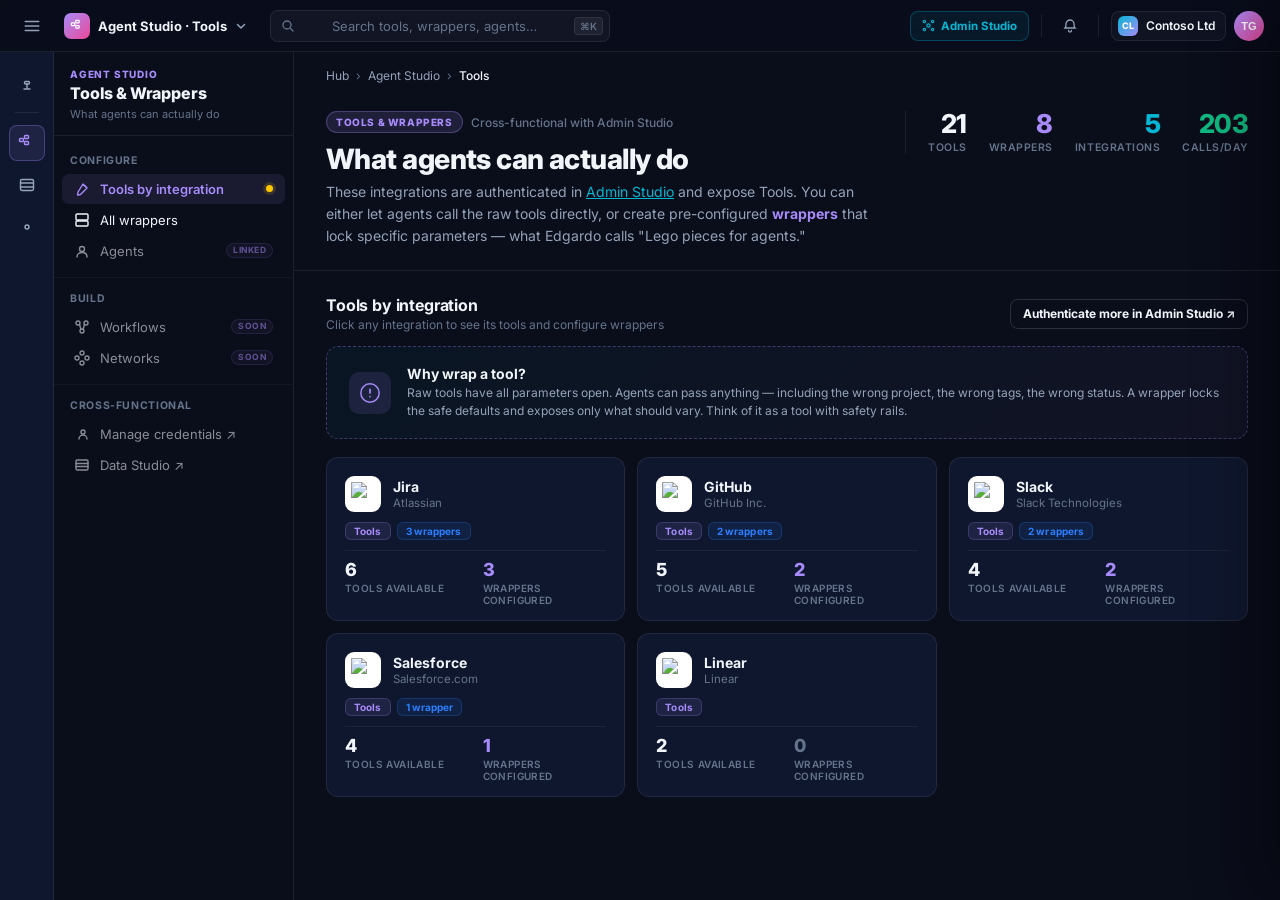
==== agent-tools.html @ 7d210c75 "feat(switcher): studio switcher dropdown in topbar Closes priority 1 recommendation from the design " ====
<!DOCTYPE html>
<html lang="en">
<head>
  <meta charset="UTF-8"/>
  <meta name="viewport" content="width=device-width,initial-scale=1"/>
  <title>AIMS-OS · Agent Studio · Tools</title>
  <link rel="preconnect" href="https://fonts.googleapis.com"/>
  <link rel="preconnect" href="https://fonts.gstatic.com" crossorigin/>
  <link href="https://fonts.googleapis.com/css2?family=Inter:wght@400;500;600;700;800;900&display=swap" rel="stylesheet"/>
<style>
:root{
  --bg:#0a0d1a; --bg2:#0f172e; --bg3:#0d1323;
  --t1:#F1F5F9; --t2:#94A3B8; --t3:#64748B;
  --line:rgba(255,255,255,0.08);
  --line-strong:rgba(255,255,255,0.14);
  --hover:rgba(255,255,255,0.04);
  --hover-strong:rgba(255,255,255,0.08);
  --purple:#A78BFA; --cyan:#06B6D4; --amber:#FDC700; --red:#EF4444; --green:#05DF72; --emerald:#10B981; --pink:#EC4899; --accent:#2B7FFF;
  --shell-topbar-bg:rgba(10,13,26,0.72);
  --r4:4px; --r8:8px; --r10:10px;
  --grad-app:linear-gradient(135deg,#A78BFA 0%,#EC4899 100%);
}

*{margin:0;padding:0;box-sizing:border-box}
html,body{height:100%; overflow:hidden}
body{font-family:'Inter',system-ui,sans-serif; background:var(--bg); color:var(--t1); font-size:14px}

/* ── TOPBAR ── */
.topbar{
  position:fixed; top:0; left:0; right:0; z-index:50;
  height:52px; padding:0 16px;
  display:flex; align-items:center; gap:14px;
  background:var(--shell-topbar-bg);
  backdrop-filter:blur(14px) saturate(160%); -webkit-backdrop-filter:blur(14px) saturate(160%);
  border-bottom:1px solid var(--line);
}
.tb-left{display:flex; align-items:center; gap:10px}
.tb-menu-btn{
  background:transparent; border:none; width:32px; height:32px;
  display:flex; align-items:center; justify-content:center;
  color:var(--t2); cursor:pointer; border-radius:8px;
}
.tb-menu-btn:hover{background:var(--hover); color:var(--t1)}
.tb-context{display:flex; align-items:center; gap:8px; background:transparent; border:none; cursor:pointer; color:var(--t1); font-family:inherit; height:34px; padding:0 9px 0 6px; border-radius:8px}
.tb-context:hover{background:var(--hover)}
.tb-context-logo{width:26px; height:26px; border-radius:7px; display:flex; align-items:center; justify-content:center; color:#fff; flex-shrink:0; background:var(--grad-app)}
.tb-context-name{font-size:13px; font-weight:700; color:var(--t1); white-space:nowrap}
.tb-context-chev{color:var(--t2)}
.tb-context-wrap{position:relative; display:inline-flex; align-items:center}

.tb-search-btn{
  flex:1; max-width:340px; height:32px;
  background:var(--hover); border:1px solid var(--line);
  border-radius:8px; padding:0 6px 0 10px;
  color:var(--t3); font-family:inherit; font-size:13px;
  cursor:pointer; display:flex; align-items:center; gap:8px;
}
.tb-search-btn:hover{background:var(--hover-strong); border-color:var(--line-strong)}
.tb-search-placeholder{flex:1; white-space:nowrap; overflow:hidden; text-overflow:ellipsis}
.tb-search-kbd{font-size:10px; font-weight:600; padding:2px 5px; border-radius:4px; background:rgba(255,255,255,0.06); color:var(--t3); border:1px solid var(--line)}

.tb-right{margin-left:auto; display:flex; align-items:center; gap:8px}
.icon-btn{width:32px; height:32px; border-radius:8px; background:transparent; border:none; color:var(--t2); cursor:pointer; display:flex; align-items:center; justify-content:center}
.icon-btn:hover{background:var(--hover); color:var(--t1)}
.tb-divider-v{width:1px; height:22px; background:var(--line); margin:0 4px}
.tb-ws-badge{display:inline-flex; align-items:center; gap:8px; padding:0 10px 0 6px; height:30px; background:rgba(255,255,255,0.03); border:1px solid var(--line); border-radius:8px; cursor:pointer; color:var(--t1); font-family:inherit}
.tb-ws-badge-logo{width:20px; height:20px; border-radius:6px; background:linear-gradient(135deg,#06B6D4,#A78BFA); color:#fff; font-size:9px; font-weight:800; display:flex; align-items:center; justify-content:center}
.tb-ws-badge-name{font-size:12px; font-weight:600}
.avatar-sm{width:30px; height:30px; border-radius:50%; background:linear-gradient(135deg,#A78BFA,#EC4899); color:#fff; font-size:11px; font-weight:800; border:none; cursor:pointer}

.tb-cross-link{
  display:inline-flex; align-items:center; gap:6px; height:30px; padding:0 11px;
  background:rgba(6,182,212,0.08); color:var(--cyan);
  border:1px solid rgba(6,182,212,0.28); border-radius:8px;
  text-decoration:none; font-size:11.5px; font-weight:700;
  transition:background .15s, border-color .15s;
}
.tb-cross-link:hover{background:rgba(6,182,212,0.14); border-color:rgba(6,182,212,0.45)}

/* ── APP LAYOUT ── */
.app{display:flex; height:100vh; padding-top:52px}
.sidebar{
  width:54px; flex-shrink:0;
  background:var(--bg2); border-right:1px solid var(--line);
  display:flex; flex-direction:column; align-items:center;
  padding:12px 0; gap:6px;
}
.sb-item{
  width:36px; height:36px; border-radius:8px;
  display:flex; align-items:center; justify-content:center;
  background:transparent; border:none; cursor:pointer;
  color:var(--t2); transition:background .15s, color .15s;
}
.sb-item:hover{background:var(--hover); color:var(--t1)}
.sb-item.active{background:rgba(167,139,250,0.10); color:var(--purple); box-shadow:inset 0 0 0 1px rgba(167,139,250,0.30)}
.sb-divider{width:24px; height:1px; background:var(--line); margin:6px 0}

.ssb{
  width:240px; flex-shrink:0;
  background:var(--bg); border-right:1px solid var(--line);
  display:flex; flex-direction:column;
  overflow-y:auto;
}
.ssb-h{padding:16px 16px 12px; border-bottom:1px solid var(--line)}
.ssb-h-eyebrow{font-size:10px; font-weight:800; color:var(--purple); letter-spacing:.08em; text-transform:uppercase; margin-bottom:3px}
.ssb-h-title{font-size:16px; font-weight:800; color:var(--t1); letter-spacing:-.01em}
.ssb-h-sub{font-size:11px; color:var(--t3); margin-top:3px; line-height:1.5}

.ssb-scroll{flex:1; overflow-y:auto; padding:8px 0}
.ssb-group{padding:6px 0}
.ssb-group + .ssb-group{margin-top:4px; padding-top:10px; border-top:1px solid rgba(255,255,255,0.04)}
.ssb-grp-label{display:block; padding:4px 16px 6px; font-size:10.5px; font-weight:700; color:var(--t3); text-transform:uppercase; letter-spacing:.06em}
.ssb-item{
  display:flex; align-items:center; gap:10px;
  padding:7px 12px; margin:1px 8px;
  background:transparent; border:none; cursor:pointer;
  color:var(--t1); font-family:inherit; font-size:13px;
  text-align:left; border-radius:7px;
  width:calc(100% - 16px);
  transition:background .12s, color .12s;
}
.ssb-item:hover{background:var(--hover)}
.ssb-item.active{background:rgba(167,139,250,0.10); color:var(--purple); font-weight:600}
.ssb-item-ico{width:16px; height:16px; flex-shrink:0; color:currentColor}
.ssb-item-label{flex:1; white-space:nowrap; overflow:hidden; text-overflow:ellipsis}
.ssb-item-badge{font-size:8.5px; font-weight:700; padding:2px 6px; border-radius:8px; text-transform:uppercase; letter-spacing:.05em; line-height:1; background:rgba(167,139,250,0.10); color:var(--purple); border:1px solid rgba(167,139,250,0.22)}
.ssb-item.disabled{opacity:.55; cursor:not-allowed}
.ssb-item-alert{width:7px; height:7px; border-radius:50%; background:var(--amber); box-shadow:0 0 0 3px rgba(253,199,0,0.15)}

/* ── CONTENT ── */
.content{flex:1; overflow-y:auto; padding-bottom:60px}

.breadcrumb{display:flex; align-items:center; gap:7px; padding:16px 32px 0; font-size:12px; color:var(--t2)}
.breadcrumb a{color:var(--t2); text-decoration:none}
.breadcrumb a:hover{color:var(--t1)}
.crumb-sep{color:var(--t3)}
.crumb-current{color:var(--t1); font-weight:500}

/* Hero */
.ag-hero{
  display:flex; gap:32px; align-items:flex-start; justify-content:space-between;
  padding:28px 32px 24px;
  border-bottom:1px solid var(--line);
}
.ag-hero-left{flex:1; min-width:0}
.ag-hero-eyebrow{display:inline-flex; align-items:center; gap:8px; margin-bottom:10px}
.ag-mode-tag{
  display:inline-flex; align-items:center; gap:5px; height:22px; padding:0 9px;
  background:rgba(167,139,250,0.14); color:var(--purple);
  border:1px solid rgba(167,139,250,0.30); border-radius:11px;
  font-size:10px; font-weight:800; text-transform:uppercase; letter-spacing:.06em;
}
.ag-hero-sub{font-size:12px; color:var(--t3); font-weight:500}
.ag-hero-title{font-size:28px; font-weight:800; color:var(--t1); margin-bottom:6px; letter-spacing:-.02em; line-height:1.15}
.ag-hero-desc{font-size:14px; color:var(--t2); line-height:1.55; max-width:560px}
.ag-hero-right{display:flex; gap:22px; flex-shrink:0; padding-left:22px; border-left:1px solid var(--line)}
.ag-kpi{text-align:right}
.ag-kpi-n{font-size:26px; font-weight:800; line-height:1; letter-spacing:-.02em}
.ag-kpi-l{font-size:10.5px; color:var(--t3); margin-top:4px; text-transform:uppercase; letter-spacing:.05em; font-weight:600}

/* Sections + grid */
.ag-section{padding:24px 32px 36px}
.ag-section-h{display:flex; align-items:center; justify-content:space-between; margin-bottom:14px}
.ag-section-title{font-size:16px; font-weight:700; color:var(--t1); letter-spacing:-.01em}
.ag-section-sub{font-size:12px; color:var(--t3); margin-top:2px}
.ag-grid{display:grid; grid-template-columns:repeat(auto-fill,minmax(280px,1fr)); gap:12px}

.ag-card{
  position:relative;
  background:var(--bg2); border:1px solid var(--line); border-radius:12px;
  padding:18px 18px 14px;
  cursor:pointer; transition:border-color .15s, background .15s;
  display:flex; flex-direction:column; gap:10px;
}
.ag-card:hover{border-color:var(--line-strong); background:var(--hover)}
.ag-card-row{display:flex; align-items:center; gap:12px}
.ag-card-logo{
  width:36px; height:36px; border-radius:9px;
  display:flex; align-items:center; justify-content:center; flex-shrink:0;
  font-size:13px; font-weight:800; color:#fff;
}
.ag-card-name{font-size:14px; font-weight:700; color:var(--t1)}
.ag-card-vendor{font-size:11.5px; color:var(--t3); margin-top:1px}
.ag-card-meta{display:flex; gap:6px; flex-wrap:wrap; font-size:11px; color:var(--t3)}
.ag-card-meta .dot{color:var(--line-strong)}
.ag-card-stats{
  display:flex; gap:14px; padding-top:10px; border-top:1px solid rgba(255,255,255,0.05);
}
.ag-card-stat{flex:1}
.ag-card-stat-n{font-size:18px; font-weight:800; color:var(--t1); line-height:1; letter-spacing:-.01em}
.ag-card-stat-l{font-size:10px; color:var(--t3); margin-top:3px; text-transform:uppercase; letter-spacing:.04em; font-weight:600}

/* Buttons */
.btn{
  display:inline-flex; align-items:center; gap:6px; height:34px; padding:0 14px;
  font-family:inherit; font-size:13px; font-weight:700;
  border-radius:8px; cursor:pointer; border:1px solid transparent;
  transition:transform .12s, background .15s;
  text-decoration:none;
}
.btn:hover{transform:translateY(-1px)}
.btn-primary{background:var(--purple); color:#0d0517; border-color:var(--purple)}
.btn-primary:hover{background:#9171f8}
.btn-ghost{background:transparent; color:var(--t1); border-color:var(--line-strong)}
.btn-ghost:hover{background:var(--hover)}
.btn-sm{height:30px; padding:0 12px; font-size:12px}

/* Empty banner */
.ag-empty-banner{
  display:flex; align-items:center; gap:16px;
  padding:18px 22px; margin-bottom:18px;
  background:linear-gradient(135deg, rgba(6,182,212,0.05) 0%, rgba(167,139,250,0.05) 100%);
  border:1px dashed rgba(167,139,250,0.32); border-radius:12px;
}
.ag-empty-ic{width:42px; height:42px; border-radius:10px; background:rgba(167,139,250,0.12); color:var(--purple); display:flex; align-items:center; justify-content:center; flex-shrink:0}
.ag-empty-text{flex:1}
.ag-empty-t{font-size:14px; font-weight:700; color:var(--t1); margin-bottom:2px}
.ag-empty-d{font-size:12px; color:var(--t2); line-height:1.5}

/* ── DETAIL ── */
.tl-head{
  display:flex; align-items:center; gap:18px;
  padding:28px 32px 22px; border-bottom:1px solid var(--line);
}
.tl-head-logo{
  width:64px; height:64px; border-radius:14px;
  display:flex; align-items:center; justify-content:center; flex-shrink:0;
  background:#fff; padding:10px;
}
.tl-head-logo img{width:100%; height:100%; object-fit:contain}
.tl-head-text{flex:1; min-width:0}
.tl-head-name{font-size:22px; font-weight:800; color:var(--t1); letter-spacing:-.01em; display:flex; align-items:center; gap:10px; flex-wrap:wrap}
.tl-head-vendor{font-size:13px; color:var(--t3); margin-top:3px}
.tl-head-meta{display:flex; flex-wrap:wrap; gap:6px 12px; margin-top:10px; font-size:12px; color:var(--t2)}
.tl-head-meta strong{color:var(--t1); font-weight:600}
.tl-head-actions{display:flex; gap:8px; flex-shrink:0}

.tl-tabs{display:flex; gap:2px; padding:0 32px; border-bottom:1px solid var(--line); background:var(--bg); position:sticky; top:0; z-index:5}
.tl-tab{
  padding:14px 16px; background:transparent; border:none; cursor:pointer;
  color:var(--t2); font-family:inherit; font-size:13px; font-weight:600;
  border-bottom:2px solid transparent; transition:color .12s, border-color .12s;
}
.tl-tab:hover{color:var(--t1)}
.tl-tab.active{color:var(--t1); border-bottom-color:var(--purple)}

.tl-body{padding:24px 32px 40px}

/* Widget pattern (matches settings.html) */
.ov-widget{background:var(--bg2); border:1px solid var(--line); border-radius:12px; margin-bottom:14px; overflow:hidden}
.ov-widget:last-child{margin-bottom:0}
.ov-widget-h{display:flex; align-items:center; justify-content:space-between; gap:12px; padding:14px 18px 10px}
.ov-widget-title{font-size:14px; font-weight:700; color:var(--t1); margin:0; display:inline-flex; align-items:center; gap:10px}
.ov-widget-meta{font-size:11px; color:var(--t3); font-weight:500}
.ov-widget-actions{display:inline-flex; gap:6px; align-items:center}
.ov-widget-body{padding:0 18px 18px; font-size:13px; color:var(--t2); line-height:1.6}

/* Tool row */
.tool-row{
  display:grid; grid-template-columns:1fr auto auto; gap:14px;
  align-items:center;
  padding:12px 14px;
  background:var(--bg3); border-radius:8px;
  margin-bottom:6px;
}
.tool-row-text{min-width:0}
.tool-row-name{font-family:'SF Mono',Menlo,monospace; font-size:12px; color:var(--t1); font-weight:600}
.tool-row-desc{font-size:11.5px; color:var(--t2); margin-top:3px; line-height:1.4}
.tool-row-meta{font-size:11px; color:var(--t3); font-weight:500}
.tool-row-action{display:flex; gap:6px}
.tool-row-action button{
  font-size:11px; font-weight:700; padding:5px 10px;
  background:var(--hover); border:1px solid var(--line); border-radius:6px;
  color:var(--t1); cursor:pointer; font-family:inherit;
}
.tool-row-action button:hover{background:var(--hover-strong); border-color:var(--line-strong)}
.tool-row-action button.primary{background:var(--purple); color:#0d0517; border-color:var(--purple)}
.tool-row-action button.primary:hover{background:#9171f8}

/* Wrapper card */
.wrap-card{
  background:var(--bg3); border:1px solid var(--line); border-radius:10px;
  padding:14px 16px; margin-bottom:10px;
  position:relative;
}
.wrap-card-h{
  display:flex; align-items:flex-start; justify-content:space-between; gap:12px;
  margin-bottom:10px;
}
.wrap-name{font-size:13px; font-weight:700; color:var(--t1); display:inline-flex; align-items:center; gap:8px}
.wrap-name-base{
  font-family:'SF Mono',Menlo,monospace; font-size:10px;
  padding:2px 7px; border-radius:6px;
  background:rgba(167,139,250,0.10); color:var(--purple);
  border:1px solid rgba(167,139,250,0.22); font-weight:600;
}
.wrap-desc{font-size:11.5px; color:var(--t2); margin-top:3px; line-height:1.5}
.wrap-actions{display:flex; gap:6px; flex-shrink:0}
.wrap-config{
  display:grid; grid-template-columns:120px 1fr; gap:6px 12px;
  font-size:11.5px; color:var(--t2);
  padding:10px 12px; background:rgba(255,255,255,0.02); border-radius:6px;
  margin-bottom:8px;
}
.wrap-config-k{color:var(--t3); font-weight:600}
.wrap-config-v{color:var(--t1); font-family:'SF Mono',Menlo,monospace; font-size:11px}
.wrap-stats{display:flex; gap:14px; font-size:11px; color:var(--t3)}
.wrap-stats strong{color:var(--t1); font-weight:700}

/* Tag chips */
.cap-tag{
  display:inline-flex; align-items:center; gap:5px;
  font-size:10px; font-weight:700; padding:3px 8px; border-radius:6px;
  letter-spacing:.01em; line-height:1;
}
.cap-tag-tools{background:rgba(167,139,250,0.10); color:var(--purple); border:1px solid rgba(167,139,250,0.22)}
.cap-tag-mcp{background:rgba(43,127,255,0.10); color:var(--accent); border:1px solid rgba(43,127,255,0.22)}

/* Placeholder */
.ag-placeholder{
  margin:24px 32px;
  padding:48px 32px; text-align:center;
  background:var(--bg2); border:1px dashed var(--line); border-radius:14px;
}
.ag-placeholder-ic{width:56px; height:56px; border-radius:14px; background:rgba(167,139,250,0.12); color:var(--purple); display:inline-flex; align-items:center; justify-content:center; margin-bottom:16px}
.ag-placeholder-t{font-size:18px; font-weight:800; color:var(--t1); margin-bottom:6px; letter-spacing:-.01em}
.ag-placeholder-d{font-size:13px; color:var(--t2); line-height:1.55; max-width:520px; margin:0 auto 18px}
.ag-placeholder-meta{display:inline-flex; align-items:center; gap:5px; padding:4px 10px; border-radius:20px; background:rgba(167,139,250,0.10); color:var(--purple); border:1px solid rgba(167,139,250,0.22); font-size:10.5px; font-weight:700; text-transform:uppercase; letter-spacing:.05em}

/* ── Wrapper creator drawer ── */
.drawer-overlay{
  position:fixed; inset:0; z-index:80;
  background:rgba(0,0,0,0.55); opacity:0; pointer-events:none;
  transition:opacity .15s;
}
.drawer-overlay.open{opacity:1; pointer-events:auto}
.drawer{
  position:fixed; top:0; right:0; bottom:0; z-index:90;
  width:520px; max-width:96vw;
  background:var(--bg2); border-left:1px solid var(--line);
  transform:translateX(100%); transition:transform .2s ease-out;
  display:flex; flex-direction:column;
  box-shadow:-20px 0 60px rgba(0,0,0,0.4);
}
.drawer.open{transform:translateX(0)}
.drawer-head{
  display:flex; align-items:center; gap:10px;
  padding:18px 22px; border-bottom:1px solid var(--line);
}
.drawer-title{flex:1; font-size:15px; font-weight:700; color:var(--t1)}
.drawer-close{
  width:30px; height:30px; border-radius:7px;
  background:transparent; border:none; color:var(--t2); cursor:pointer;
  display:flex; align-items:center; justify-content:center; font-size:20px;
}
.drawer-close:hover{background:var(--hover); color:var(--t1)}
.drawer-body{flex:1; overflow-y:auto; padding:20px 22px}
.drawer-foot{
  display:flex; align-items:center; justify-content:flex-end; gap:8px;
  padding:14px 22px; border-top:1px solid var(--line);
  background:rgba(255,255,255,0.02);
}

.field-group{margin-bottom:14px}
.field-label{font-size:11px; font-weight:700; color:var(--t3); text-transform:uppercase; letter-spacing:.05em; margin-bottom:6px; display:block}
.input{
  width:100%; padding:8px 12px;
  background:var(--hover); border:1px solid var(--line); border-radius:7px;
  color:var(--t1); font-family:inherit; font-size:13px; outline:none;
  transition:border-color .15s, background .15s;
}
.input:focus{border-color:var(--purple); background:var(--hover-strong)}
textarea.input{resize:vertical; min-height:64px; line-height:1.5}

.param-row{
  display:grid; grid-template-columns:120px 1fr auto; gap:10px; align-items:center;
  padding:9px 0; border-bottom:1px solid var(--line);
}
.param-row:last-child{border-bottom:none}
.param-name{font-family:'SF Mono',Menlo,monospace; font-size:11.5px; color:var(--t1); font-weight:600}
.param-type{font-size:10px; color:var(--t3); margin-top:2px}
.param-state{
  display:flex; gap:4px;
}
.param-state-btn{
  font-size:10px; font-weight:700; padding:4px 8px; border-radius:5px;
  background:transparent; border:1px solid var(--line); color:var(--t2);
  cursor:pointer; font-family:inherit;
}
.param-state-btn.active{background:rgba(167,139,250,0.14); color:var(--purple); border-color:rgba(167,139,250,0.36)}
.param-state-btn.active.expose{background:rgba(6,182,212,0.14); color:var(--cyan); border-color:rgba(6,182,212,0.36)}


/* ──────────────────────────────────────────────────────────
   STUDIO SWITCHER DROPDOWN (P1 from design critique)
   Click the topbar studio name to switch surfaces.
   ────────────────────────────────────────────────────────── */
.studio-switcher{
  position:absolute; top:calc(100% + 8px); left:0; z-index:60;
  min-width:340px; max-width:380px;
  background:var(--bg2); border:1px solid var(--line);
  border-radius:12px;
  box-shadow:0 18px 48px rgba(0,0,0,0.45), 0 0 0 1px rgba(255,255,255,0.02);
  padding:6px;
  opacity:0; transform:translateY(-4px) scale(.98);
  pointer-events:none;
  transition:opacity .15s ease, transform .15s ease;
}
.studio-switcher.open{opacity:1; transform:translateY(0) scale(1); pointer-events:auto}
.studio-switcher-h{
  padding:10px 12px 8px;
  font-size:10.5px; font-weight:800; color:var(--t3);
  text-transform:uppercase; letter-spacing:.08em;
}
.studio-switcher-item{
  display:flex; align-items:center; gap:11px;
  padding:9px 10px; border-radius:8px;
  text-decoration:none; color:var(--t1);
  transition:background .12s;
}
.studio-switcher-item:hover{background:var(--hover)}
.studio-switcher-item.active{background:var(--hover-strong)}
.studio-switcher-ico{
  width:30px; height:30px; border-radius:7px; flex-shrink:0;
  display:flex; align-items:center; justify-content:center;
}
.studio-switcher-text{flex:1; min-width:0}
.studio-switcher-name{font-size:13px; font-weight:700; color:var(--t1); line-height:1.3}
.studio-switcher-desc{font-size:11px; color:var(--t3); margin-top:2px; line-height:1.4}
.studio-switcher-current{
  font-size:9.5px; font-weight:800; padding:2px 7px; border-radius:8px;
  background:rgba(6,182,212,0.10); color:var(--cyan);
  border:1px solid rgba(6,182,212,0.22);
  text-transform:uppercase; letter-spacing:.05em; line-height:1;
  flex-shrink:0;
}
.studio-switcher-arrow{color:var(--t3); font-size:14px; flex-shrink:0; padding-right:4px}
.studio-switcher-foot{
  padding:8px 12px 6px; margin-top:4px;
  font-size:10.5px; color:var(--t3); line-height:1.4;
  border-top:1px solid var(--line);
}

/* Toast */
.toast-container{position:fixed; bottom:24px; right:24px; z-index:200; display:flex; flex-direction:column; gap:8px}
.toast{padding:10px 14px; background:var(--bg2); border:1px solid var(--line-strong); border-radius:8px; font-size:13px; color:var(--t1); box-shadow:0 8px 24px rgba(0,0,0,0.3); animation:slidein .2s ease-out}
@keyframes slidein{from{transform:translateX(10px);opacity:0}to{transform:translateX(0);opacity:1}}

@media (max-width:780px){
  .tl-head{flex-direction:column; align-items:flex-start; gap:12px}
  .ag-hero{flex-direction:column}
  .ag-hero-right{padding-left:0; border-left:none}
  .drawer{width:96vw}
}
</style>
</head>
<body>

<!-- Topbar -->
<header class="topbar">
  <div class="tb-left">
    <button class="tb-menu-btn"><svg width="18" height="18" viewBox="0 0 24 24" fill="none"><path d="M3 6h18M3 12h18M3 18h18" stroke="currentColor" stroke-width="2" stroke-linecap="round"/></svg></button>
    <div class="tb-context-wrap">
      <button class="tb-context" onclick="event.stopPropagation();toggleStudioSwitcher()" aria-haspopup="menu" aria-expanded="false" id="tbContextBtn">
      <div class="tb-context-logo">
        <svg width="14" height="14" viewBox="0 0 16 16" fill="none"><rect x="1.5" y="4.5" width="4" height="3" rx=".8" stroke="#fff" stroke-width="1.4"/><rect x="6.5" y="1.5" width="4" height="3" rx=".8" stroke="#fff" stroke-width="1.4"/><rect x="6.5" y="7.5" width="4" height="3" rx=".8" stroke="#fff" stroke-width="1.4"/></svg>
      </div>
      <span class="tb-context-name">Agent Studio · Tools</span>
      <svg class="tb-context-chev" width="12" height="12" viewBox="0 0 12 12" fill="none"><path d="M2.5 4.5L6 8l3.5-3.5" stroke="currentColor" stroke-width="1.5" stroke-linecap="round" stroke-linejoin="round"/></svg>
    </button>
      <div class="studio-switcher" id="studioSwitcher" role="menu" aria-hidden="true">
        <div class="studio-switcher-h">Switch surface</div>
        <a href="settings.html" class="studio-switcher-item" data-surface="admin">
          <div class="studio-switcher-ico" style="background:rgba(6,182,212,0.10);color:#06B6D4;border:1px solid rgba(6,182,212,0.22)">
            <svg width="14" height="14" viewBox="0 0 16 16" fill="none" stroke="currentColor" stroke-width="1.4" stroke-linecap="round" stroke-linejoin="round"><circle cx="8" cy="8" r="2"/><circle cx="3" cy="3" r="1.3"/><circle cx="13" cy="3" r="1.3"/><circle cx="3" cy="13" r="1.3"/><circle cx="13" cy="13" r="1.3"/><path d="M4.1 4.1l2.5 2.5M11.9 4.1L9.4 6.6M4.1 11.9l2.5-2.5M11.9 11.9L9.4 9.4"/></svg>
          </div>
          <div class="studio-switcher-text">
            <div class="studio-switcher-name">Admin Studio · Integrations</div>
            <div class="studio-switcher-desc">Authenticate and govern credentials</div>
          </div>
          <span class="studio-switcher-arrow">↗</span>
        </a>
        <a href="data-studio.html" class="studio-switcher-item" data-surface="data">
          <div class="studio-switcher-ico" style="background:rgba(16,185,129,0.10);color:#10B981;border:1px solid rgba(16,185,129,0.22)">
            <svg width="14" height="14" viewBox="0 0 16 16" fill="none" stroke="currentColor" stroke-width="1.4" stroke-linecap="round" stroke-linejoin="round"><rect x="2" y="3" width="12" height="10" rx="1.2"/><path d="M2 6.5h12M2 9.5h12M5.5 3v10M10.5 3v10"/></svg>
          </div>
          <div class="studio-switcher-text">
            <div class="studio-switcher-name">Data Studio</div>
            <div class="studio-switcher-desc">Map data flow into AIMS tables</div>
          </div>
          <span class="studio-switcher-arrow">↗</span>
        </a>
        <a href="agent-tools.html" class="studio-switcher-item active" data-surface="agent">
          <div class="studio-switcher-ico" style="background:rgba(167,139,250,0.10);color:#A78BFA;border:1px solid rgba(167,139,250,0.22)">
            <svg width="14" height="14" viewBox="0 0 16 16" fill="none" stroke="currentColor" stroke-width="1.4" stroke-linecap="round" stroke-linejoin="round"><rect x="1.5" y="4.5" width="4" height="3" rx=".8"/><rect x="6.5" y="1.5" width="4" height="3" rx=".8"/><rect x="6.5" y="7.5" width="4" height="3" rx=".8"/><path d="M5.5 6h1M5.5 3H6a.5.5 0 01.5.5v1"/></svg>
          </div>
          <div class="studio-switcher-text">
            <div class="studio-switcher-name">Agent Studio · Tools</div>
            <div class="studio-switcher-desc">Configure tools and wrappers for agents</div>
          </div>
          <span class="studio-switcher-current">Current</span>
        </a>
        <div class="studio-switcher-foot">Cross-functional — same workspace, three views</div>
      </div>
    </div>
  </div>

  <button class="tb-search-btn" onclick="toast('Search · ⌘K')">
    <svg width="14" height="14" viewBox="0 0 14 14" fill="none"><circle cx="6" cy="6" r="4" stroke="currentColor" stroke-width="1.3"/><path d="M9.5 9.5L12 12" stroke="currentColor" stroke-width="1.3" stroke-linecap="round"/></svg>
    <span class="tb-search-placeholder">Search tools, wrappers, agents…</span>
    <span class="tb-search-kbd">⌘K</span>
  </button>

  <div class="tb-right">
    <a class="tb-cross-link" href="settings.html" title="Open Admin Studio">
      <svg width="13" height="13" viewBox="0 0 16 16" fill="none"><circle cx="8" cy="8" r="2" stroke="currentColor" stroke-width="1.4"/><circle cx="3" cy="3" r="1.4" stroke="currentColor" stroke-width="1.4"/><circle cx="13" cy="3" r="1.4" stroke="currentColor" stroke-width="1.4"/><circle cx="3" cy="13" r="1.4" stroke="currentColor" stroke-width="1.4"/><circle cx="13" cy="13" r="1.4" stroke="currentColor" stroke-width="1.4"/></svg>
      Admin Studio
    </a>
    <span class="tb-divider-v"></span>
    <button class="icon-btn" onclick="toast('Notifications')"><svg width="16" height="16" viewBox="0 0 16 16" fill="none"><path d="M8 2a4 4 0 014 4c0 3 1 4 1 4H3s1-1 1-4a4 4 0 014-4zM6.5 12.5a1.5 1.5 0 003 0" stroke="currentColor" stroke-width="1.3" stroke-linecap="round"/></svg></button>
    <span class="tb-divider-v"></span>
    <button class="tb-ws-badge" onclick="toast('Workspace switcher')">
      <span class="tb-ws-badge-logo">CL</span>
      <span class="tb-ws-badge-name">Contoso Ltd</span>
    </button>
    <button class="avatar-sm">TG</button>
  </div>
</header>

<div class="app">

  <nav class="sidebar">
    <button class="sb-item" onclick="toast('Control Tower')"><svg viewBox="0 0 18 18" width="18" height="18" fill="none" stroke="currentColor" stroke-width="1.4" stroke-linecap="round"><path d="M9 16v-5M6 16h6"/><rect x="6.5" y="8.5" width="5" height="2.5" rx="1"/></svg></button>
    <div class="sb-divider"></div>
    <button class="sb-item active" title="Agent Studio"><svg viewBox="0 0 18 18" width="18" height="18" fill="none" stroke="currentColor" stroke-width="1.4" stroke-linecap="round"><rect x="1.5" y="4.5" width="4" height="3" rx=".8"/><rect x="6.5" y="1.5" width="4" height="3" rx=".8"/><rect x="6.5" y="7.5" width="4" height="3" rx=".8"/></svg></button>
    <button class="sb-item" title="Data Studio" onclick="window.location.href='data-studio.html'"><svg viewBox="0 0 18 18" width="18" height="18" fill="none" stroke="currentColor" stroke-width="1.4" stroke-linecap="round"><rect x="2.5" y="3.5" width="13" height="11" rx="1.4"/><path d="M2.5 7h13M2.5 11h13"/></svg></button>
    <button class="sb-item" title="Admin Studio" onclick="window.location.href='settings.html'"><svg viewBox="0 0 18 18" width="18" height="18" fill="none" stroke="currentColor" stroke-width="1.4" stroke-linecap="round"><circle cx="9" cy="9" r="2"/></svg></button>
  </nav>

  <aside class="ssb">
    <div class="ssb-h">
      <div class="ssb-h-eyebrow">Agent Studio</div>
      <div class="ssb-h-title">Tools & Wrappers</div>
      <div class="ssb-h-sub">What agents can actually do</div>
    </div>

    <div class="ssb-scroll">
      <div class="ssb-group">
        <span class="ssb-grp-label">Configure</span>
        <button class="ssb-item" data-route="tools" onclick="navigate('tools')">
          <span class="ssb-item-ico"><svg viewBox="0 0 16 16" fill="none" stroke="currentColor" stroke-width="1.4" stroke-linecap="round" stroke-linejoin="round"><path d="M9 3l4 4-6.5 6.5-3 .5.5-3L9 3z"/><path d="M11 5l1.5 1.5"/></svg></span>
          <span class="ssb-item-label">Tools by integration</span>
          <span class="ssb-item-alert" title="3 wrappers pending review"></span>
        </button>
        <button class="ssb-item" data-route="wrappers" onclick="navigate('wrappers')">
          <span class="ssb-item-ico"><svg viewBox="0 0 16 16" fill="none" stroke="currentColor" stroke-width="1.4" stroke-linejoin="round"><rect x="2" y="2" width="12" height="6" rx="1"/><rect x="2" y="9" width="12" height="5" rx="1"/></svg></span>
          <span class="ssb-item-label">All wrappers</span>
        </button>
        <button class="ssb-item disabled" data-route="agents" onclick="toast('Agents · open Agentic Studio')">
          <span class="ssb-item-ico"><svg viewBox="0 0 16 16" fill="none" stroke="currentColor" stroke-width="1.4" stroke-linecap="round"><circle cx="8" cy="6" r="2.5"/><path d="M3 14c0-2.8 2.2-4.5 5-4.5s5 1.7 5 4.5"/></svg></span>
          <span class="ssb-item-label">Agents</span>
          <span class="ssb-item-badge">Linked</span>
        </button>
      </div>

      <div class="ssb-group">
        <span class="ssb-grp-label">Build</span>
        <button class="ssb-item disabled" data-route="workflows" onclick="toast('Workflows · in Agentic Studio')">
          <span class="ssb-item-ico"><svg viewBox="0 0 16 16" fill="none" stroke="currentColor" stroke-width="1.4" stroke-linecap="round" stroke-linejoin="round"><circle cx="4" cy="4" r="2"/><circle cx="12" cy="4" r="2"/><circle cx="8" cy="12" r="2"/><path d="M5.5 5.5l1.5 5M10.5 5.5l-1.5 5"/></svg></span>
          <span class="ssb-item-label">Workflows</span>
          <span class="ssb-item-badge">Soon</span>
        </button>
        <button class="ssb-item disabled" data-route="networks" onclick="toast('Networks · in Agentic Studio')">
          <span class="ssb-item-ico"><svg viewBox="0 0 16 16" fill="none" stroke="currentColor" stroke-width="1.4" stroke-linecap="round" stroke-linejoin="round"><circle cx="3" cy="8" r="2"/><circle cx="13" cy="8" r="2"/><circle cx="8" cy="3" r="2"/><circle cx="8" cy="13" r="2"/></svg></span>
          <span class="ssb-item-label">Networks</span>
          <span class="ssb-item-badge">Soon</span>
        </button>
      </div>

      <div class="ssb-group">
        <span class="ssb-grp-label">Cross-functional</span>
        <button class="ssb-item disabled" onclick="window.location.href='settings.html'">
          <span class="ssb-item-ico"><svg viewBox="0 0 16 16" fill="none" stroke="currentColor" stroke-width="1.4" stroke-linecap="round"><circle cx="9" cy="6" r="2"/><path d="M5 13c0-2.2 1.8-4 4-4s4 1.8 4 4"/></svg></span>
          <span class="ssb-item-label">Manage credentials ↗</span>
        </button>
        <button class="ssb-item disabled" onclick="window.location.href='data-studio.html'">
          <span class="ssb-item-ico"><svg viewBox="0 0 16 16" fill="none" stroke="currentColor" stroke-width="1.4" stroke-linecap="round" stroke-linejoin="round"><rect x="2" y="3" width="12" height="10" rx="1.2"/><path d="M2 6.5h12M2 9.5h12"/></svg></span>
          <span class="ssb-item-label">Data Studio ↗</span>
        </button>
      </div>
    </div>
  </aside>

  <main class="content" id="content"></main>
</div>

<div class="drawer-overlay" id="drawerOverlay" onclick="closeDrawer()"></div>
<aside class="drawer" id="drawer"></aside>

<div class="toast-container" id="toasts"></div>

<script>
function $(id){return document.getElementById(id)}
function escapeHtml(s){return (s||'').replace(/[&<>"']/g, c=>({'&':'&amp;','<':'&lt;','>':'&gt;','"':'&quot;',"'":'&#39;'}[c]))}
function toast(msg){
  const t = document.createElement('div');
  t.className = 'toast'; t.textContent = msg;
  $('toasts').appendChild(t);
  setTimeout(()=> t.remove(), 2400);
}

/* ====================== MOCK DATA ====================== */

// Integrations authenticated in Admin Studio AND exposing Tools (no Data Sync only).
// Subset of what settings.html shows. Each has tools[] + wrappers[].
const AG_INTEGRATIONS = {
  jira: {
    slug:'jira', name:'Jira', vendor:'Atlassian', color:'#0052CC', logo:'jira',
    activatedAt:'6 weeks ago', activatedBy:'Thomas González',
    tools: [
      { name:'create_issue',   desc:'Create a new issue in a project', params:8, scope:'project, type, summary, description, labels, priority, assignee, reporter' },
      { name:'update_status',  desc:'Transition an issue to a new status', params:3, scope:'issueKey, status, comment' },
      { name:'add_comment',    desc:'Post a comment on an issue', params:2, scope:'issueKey, body' },
      { name:'link_issues',    desc:'Create a link between two issues', params:3, scope:'sourceKey, targetKey, linkType' },
      { name:'search_issues',  desc:'JQL search returning matching issues', params:2, scope:'jql, limit' },
      { name:'get_issue',      desc:'Fetch one issue by key', params:1, scope:'issueKey' }
    ],
    wrappers: [
      { id:'w-prone',  name:'Create Prone Ticket', baseTool:'create_issue',
        desc:'Pre-configured for the Project Renaissance team — defaults to PRONE project, story type, prone tag.',
        preconfigured:{ project:'PRONE', issueType:'Story', labels:'prone', priority:'Medium' },
        exposed:['summary','description'],
        createdBy:'Edgardo Sierra', createdAt:'2 weeks ago', callsPerDay:23, usedBy:14 },
      { id:'w-bug',    name:'File Engineering Bug', baseTool:'create_issue',
        desc:'For the Engineering team. Locked to BUG project, Bug type, and engineering label. The agent only fills summary, repro steps and severity.',
        preconfigured:{ project:'BUG', issueType:'Bug', labels:'engineering' },
        exposed:['summary','description','priority'],
        createdBy:'Sebastian Blandon', createdAt:'1 week ago', callsPerDay:12, usedBy:8 },
      { id:'w-resolve', name:'Resolve Customer Ticket', baseTool:'update_status',
        desc:'Locked to "Done" transition with a required comment template. Used by the CS agent network.',
        preconfigured:{ status:'Done', comment:'Resolved by Agent · [auto-generated context]' },
        exposed:['issueKey'],
        createdBy:'Diana Pérez', createdAt:'4 days ago', callsPerDay:31, usedBy:5 }
    ]
  },
  github: {
    slug:'github', name:'GitHub', vendor:'GitHub Inc.', color:'#181717', logo:'github-icon',
    activatedAt:'4 months ago', activatedBy:'Thomas González',
    tools: [
      { name:'create_issue',    desc:'Create an issue in a repo', params:5, scope:'repo, title, body, labels, assignees' },
      { name:'create_pr',       desc:'Open a pull request', params:6, scope:'repo, base, head, title, body, draft' },
      { name:'merge_pr',        desc:'Merge a PR with a merge method', params:3, scope:'repo, prNumber, method' },
      { name:'request_review',  desc:'Add reviewers to a PR', params:3, scope:'repo, prNumber, reviewers' },
      { name:'search_code',     desc:'Search code across repos', params:2, scope:'query, limit' }
    ],
    wrappers: [
      { id:'w-pr-platform', name:'Open Platform PR', baseTool:'create_pr',
        desc:'Defaults base=main, requires the description template, auto-assigns platform reviewers.',
        preconfigured:{ repo:'aims-os/platform', base:'main', body:'Auto-generated PR by Agent — see linked issue.', draft:'false' },
        exposed:['title','head'],
        createdBy:'Thomas González', createdAt:'3 weeks ago', callsPerDay:18, usedBy:9 },
      { id:'w-bug-issue', name:'File GitHub Bug', baseTool:'create_issue',
        desc:'Locked to aims-os/platform repo with bug label.',
        preconfigured:{ repo:'aims-os/platform', labels:'bug,from-agent' },
        exposed:['title','body','assignees'],
        createdBy:'Sebastian Blandon', createdAt:'2 weeks ago', callsPerDay:7, usedBy:6 }
    ]
  },
  slack: {
    slug:'slack', name:'Slack', vendor:'Slack Technologies', color:'#4A154B', logo:'slack-icon',
    activatedAt:'3 days ago', activatedBy:'María González',
    tools: [
      { name:'send_message',          desc:'Post a message to a channel or DM', params:5, scope:'channel, text, blocks, threadTs, mentions' },
      { name:'react_to_message',      desc:'Add an emoji reaction to a message', params:3, scope:'channel, ts, emoji' },
      { name:'create_channel',        desc:'Create a new channel', params:3, scope:'name, isPrivate, members' },
      { name:'read_channel_history',  desc:'Fetch recent messages', params:3, scope:'channel, limit, since' }
    ],
    wrappers: [
      { id:'w-sales-alert', name:'Sales Hot Lead Alert', baseTool:'send_message',
        desc:'Posts to #sales-hot-leads with the standard hot-lead block template.',
        preconfigured:{ channel:'#sales-hot-leads', blocks:'hot_lead_template_v3' },
        exposed:['text','mentions'],
        createdBy:'Carlos Tovar', createdAt:'1 week ago', callsPerDay:47, usedBy:11 },
      { id:'w-incident', name:'Page Incident Channel', baseTool:'send_message',
        desc:'Routes to #ai-incidents and pings @oncall. Used by the Sentinel agent.',
        preconfigured:{ channel:'#ai-incidents', mentions:'@oncall' },
        exposed:['text'],
        createdBy:'Edgardo Sierra', createdAt:'5 days ago', callsPerDay:3, usedBy:2 }
    ]
  },
  salesforce: {
    slug:'salesforce', name:'Salesforce', vendor:'Salesforce.com', color:'#00A1E0', logo:'salesforce',
    activatedAt:'2 months ago', activatedBy:'María González',
    tools: [
      { name:'get_opportunity',    desc:'Fetch one opportunity by id', params:1, scope:'id' },
      { name:'update_opportunity', desc:'Patch fields on an opportunity', params:2, scope:'id, fields' },
      { name:'create_lead',        desc:'Create a new lead record', params:4, scope:'firstName, lastName, email, company' },
      { name:'search_accounts',    desc:'SOQL search returning accounts', params:2, scope:'soql, limit' }
    ],
    wrappers: [
      { id:'w-lead-from-form', name:'Lead from Web Form', baseTool:'create_lead',
        desc:'Defaults source=Website and routes to the inbound queue.',
        preconfigured:{ leadSource:'Website', ownerId:'00G_INBOUND_QUEUE' },
        exposed:['firstName','lastName','email','company'],
        createdBy:'Thomas González', createdAt:'1 month ago', callsPerDay:62, usedBy:18 }
    ]
  },
  linear: {
    slug:'linear', name:'Linear', vendor:'Linear', color:'#5E6AD2', logo:'linear-icon',
    activatedAt:'1 week ago', activatedBy:'Thomas González',
    tools: [
      { name:'create_issue', desc:'Create an issue', params:6, scope:'team, title, description, priority, labels, assignee' },
      { name:'update_issue', desc:'Patch fields on an issue', params:2, scope:'id, fields' }
    ],
    wrappers: []
  }
};

/* ====================== ROUTING ====================== */

let tlTab = 'tools'; // tools | wrappers | overview

function parseRoute() {
  const h = location.hash.replace(/^#\/?/, '');
  return h ? h.split('/') : [];
}

function navigate(routeOrFull) {
  if (routeOrFull && routeOrFull.startsWith('#')) { location.hash = routeOrFull.replace(/^#/, ''); return; }
  location.hash = '/' + routeOrFull;
}

function paintSsbActive() {
  const parts = parseRoute();
  const route = parts[0] || 'tools';
  document.querySelectorAll('.ssb-item').forEach(b => b.classList.remove('active'));
  const ssbMap = { tools:'tools', wrappers:'wrappers' };
  const key = ssbMap[route] || 'tools';
  const el = document.querySelector(`.ssb-item[data-route="${key}"]`);
  if (el) el.classList.add('active');
}

function render() {
  const parts = parseRoute();
  paintSsbActive();
  $('content').scrollTop = 0;

  if (!parts[0] || parts[0] === 'tools') {
    if (parts[1]) return renderToolDetail(parts[1]);
    return renderToolsList();
  }
  if (parts[0] === 'wrappers') return renderAllWrappers();
  renderToolsList();
}

/* ====================== TOOLS LIST ====================== */

function renderToolsList() {
  const list = Object.values(AG_INTEGRATIONS);
  const totalTools = list.reduce((s, i) => s + i.tools.length, 0);
  const totalWrappers = list.reduce((s, i) => s + i.wrappers.length, 0);
  const totalCalls = list.reduce((s, i) => s + i.wrappers.reduce((ss, w) => ss + w.callsPerDay, 0), 0);

  $('content').innerHTML = `
    <div class="breadcrumb">
      <a href="index.html">Hub</a><span class="crumb-sep">›</span>
      <a href="#/tools">Agent Studio</a><span class="crumb-sep">›</span>
      <span class="crumb-current">Tools</span>
    </div>

    <section class="ag-hero">
      <div class="ag-hero-left">
        <div class="ag-hero-eyebrow">
          <span class="ag-mode-tag">Tools & Wrappers</span>
          <span class="ag-hero-sub">Cross-functional with Admin Studio</span>
        </div>
        <h1 class="ag-hero-title">What agents can actually do</h1>
        <p class="ag-hero-desc">These integrations are authenticated in <a href="settings.html" style="color:var(--cyan)">Admin Studio</a> and expose Tools. You can either let agents call the raw tools directly, or create pre-configured <strong style="color:var(--purple)">wrappers</strong> that lock specific parameters — what Edgardo calls "Lego pieces for agents."</p>
      </div>
      <div class="ag-hero-right">
        <div class="ag-kpi"><div class="ag-kpi-n" style="color:var(--t1)">${totalTools}</div><div class="ag-kpi-l">Tools</div></div>
        <div class="ag-kpi"><div class="ag-kpi-n" style="color:var(--purple)">${totalWrappers}</div><div class="ag-kpi-l">Wrappers</div></div>
        <div class="ag-kpi"><div class="ag-kpi-n" style="color:var(--cyan)">${list.length}</div><div class="ag-kpi-l">Integrations</div></div>
        <div class="ag-kpi"><div class="ag-kpi-n" style="color:var(--emerald)">${totalCalls.toLocaleString()}</div><div class="ag-kpi-l">Calls/day</div></div>
      </div>
    </section>

    <div class="ag-section">
      <div class="ag-section-h">
        <div>
          <div class="ag-section-title">Tools by integration</div>
          <div class="ag-section-sub">Click any integration to see its tools and configure wrappers</div>
        </div>
        <a class="btn btn-ghost btn-sm" href="settings.html#/integrations">Authenticate more in Admin Studio ↗</a>
      </div>

      <div class="ag-empty-banner">
        <div class="ag-empty-ic"><svg width="22" height="22" viewBox="0 0 24 24" fill="none"><circle cx="12" cy="12" r="10" stroke="currentColor" stroke-width="1.6"/><path d="M12 8v4M12 16h.01" stroke="currentColor" stroke-width="1.8" stroke-linecap="round"/></svg></div>
        <div class="ag-empty-text">
          <div class="ag-empty-t">Why wrap a tool?</div>
          <div class="ag-empty-d">Raw tools have all parameters open. Agents can pass anything — including the wrong project, the wrong tags, the wrong status. A wrapper locks the safe defaults and exposes only what should vary. Think of it as a tool with safety rails.</div>
        </div>
      </div>

      <div class="ag-grid">
        ${list.map(i => `
          <div class="ag-card" onclick="navigate('tools/${i.slug}')">
            <div class="ag-card-row">
              ${agLogo(i)}
              <div>
                <div class="ag-card-name">${escapeHtml(i.name)}</div>
                <div class="ag-card-vendor">${escapeHtml(i.vendor)}</div>
              </div>
            </div>
            <div class="ag-card-meta">
              <span class="cap-tag cap-tag-tools">Tools</span>
              ${i.wrappers.length > 0 ? `<span class="cap-tag cap-tag-mcp">${i.wrappers.length} wrapper${i.wrappers.length===1?'':'s'}</span>` : ''}
            </div>
            <div class="ag-card-stats">
              <div class="ag-card-stat"><div class="ag-card-stat-n">${i.tools.length}</div><div class="ag-card-stat-l">Tools available</div></div>
              <div class="ag-card-stat"><div class="ag-card-stat-n" style="color:${i.wrappers.length>0?'var(--purple)':'var(--t3)'}">${i.wrappers.length}</div><div class="ag-card-stat-l">Wrappers configured</div></div>
            </div>
          </div>
        `).join('')}
      </div>
    </div>
  `;
}

function agLogo(c) {
  if (c.logo) {
    return `<div class="ag-card-logo" style="background:#fff; padding:6px"><img src="https://api.iconify.design/logos:${c.logo}.svg" alt="${escapeHtml(c.name)}" style="width:100%; height:100%; object-fit:contain" loading="lazy"/></div>`;
  }
  const initials = c.name.split(/[\s-]/).filter(Boolean).slice(0,2).map(w=>w[0]).join('').toUpperCase();
  return `<div class="ag-card-logo" style="background:${c.color}">${initials}</div>`;
}

function agLogoBig(c) {
  if (c.logo) {
    return `<div class="tl-head-logo"><img src="https://api.iconify.design/logos:${c.logo}.svg" alt="${escapeHtml(c.name)}"/></div>`;
  }
  const initials = c.name.split(/[\s-]/).filter(Boolean).slice(0,2).map(w=>w[0]).join('').toUpperCase();
  return `<div class="tl-head-logo" style="background:${c.color};color:#fff;font-size:24px;font-weight:900">${initials}</div>`;
}

/* ====================== TOOL DETAIL ====================== */

function renderToolDetail(slug) {
  const c = AG_INTEGRATIONS[slug];
  if (!c) { $('content').innerHTML = `<div class="ag-placeholder"><div class="ag-placeholder-t">Not found</div></div>`; return; }

  $('content').innerHTML = `
    <div class="breadcrumb">
      <a href="index.html">Hub</a><span class="crumb-sep">›</span>
      <a href="#/tools">Agent Studio</a><span class="crumb-sep">›</span>
      <a href="#/tools">Tools</a><span class="crumb-sep">›</span>
      <span class="crumb-current">${escapeHtml(c.name)}</span>
    </div>

    <header class="tl-head">
      ${agLogoBig(c)}
      <div class="tl-head-text">
        <div class="tl-head-name">
          ${escapeHtml(c.name)}
          <span class="cap-tag cap-tag-tools">Tools</span>
        </div>
        <div class="tl-head-vendor">${escapeHtml(c.vendor)}</div>
        <div class="tl-head-meta">
          <span><strong>${c.tools.length}</strong> tools available</span>
          <span style="color:var(--t3)">·</span>
          <span><strong>${c.wrappers.length}</strong> wrapper${c.wrappers.length===1?'':'s'} configured</span>
          <span style="color:var(--t3)">·</span>
          <span>Authenticated by ${escapeHtml(c.activatedBy)} · ${escapeHtml(c.activatedAt)}</span>
        </div>
      </div>
      <div class="tl-head-actions">
        <a class="btn btn-ghost btn-sm" href="settings.html#/integrations/${c.slug}">Manage in Admin Studio ↗</a>
        <button class="btn btn-primary btn-sm" onclick="openWrapperCreator('${c.slug}')">+ Create wrapper</button>
      </div>
    </header>

    <nav class="tl-tabs">
      <button class="tl-tab ${tlTab==='tools'?'active':''}" onclick="setTlTab('tools')">Tools available <span style="color:var(--t3);font-weight:500;margin-left:4px">${c.tools.length}</span></button>
      <button class="tl-tab ${tlTab==='wrappers'?'active':''}" onclick="setTlTab('wrappers')">Wrappers <span style="color:var(--t3);font-weight:500;margin-left:4px">${c.wrappers.length}</span></button>
      <button class="tl-tab ${tlTab==='overview'?'active':''}" onclick="setTlTab('overview')">Overview</button>
    </nav>

    <div class="tl-body">
      ${tlTab === 'tools'    ? renderToolsTab(c)    : ''}
      ${tlTab === 'wrappers' ? renderWrappersTab(c) : ''}
      ${tlTab === 'overview' ? renderOverviewTab(c) : ''}
    </div>
  `;
}

function setTlTab(t) {
  tlTab = t;
  const parts = parseRoute();
  if (parts[1]) renderToolDetail(parts[1]);
}

function renderToolsTab(c) {
  return `
    <section class="ov-widget">
      <header class="ov-widget-h">
        <h3 class="ov-widget-title">Raw tools from ${escapeHtml(c.name)}</h3>
        <span class="ov-widget-meta">All parameters open to the agent</span>
      </header>
      <div class="ov-widget-body">
        <p style="font-size:12.5px; color:var(--t2); margin:0 0 12px; line-height:1.55">An agent can call any of these directly. If you want to constrain how the agent uses one (e.g., always send to a specific channel, always use a specific Jira project), create a <strong style="color:var(--purple)">wrapper</strong> for it.</p>
        ${c.tools.map(t => `
          <div class="tool-row">
            <div class="tool-row-text">
              <div class="tool-row-name">${escapeHtml(t.name)}</div>
              <div class="tool-row-desc">${escapeHtml(t.desc)}</div>
              <div style="font-size:10.5px; color:var(--t3); margin-top:4px; font-family:'SF Mono',Menlo,monospace">${escapeHtml(t.scope)}</div>
            </div>
            <div class="tool-row-meta">${t.params} params</div>
            <div class="tool-row-action">
              <button onclick="event.stopPropagation();toast('${escapeHtml(t.name)} preview · stub')">Preview</button>
              <button class="primary" onclick="event.stopPropagation();openWrapperCreator('${c.slug}','${t.name}')">+ Wrap</button>
            </div>
          </div>
        `).join('')}
      </div>
    </section>
  `;
}

function renderWrappersTab(c) {
  if (c.wrappers.length === 0) {
    return `
      <section class="ov-widget">
        <header class="ov-widget-h">
          <h3 class="ov-widget-title">No wrappers yet for ${escapeHtml(c.name)}</h3>
        </header>
        <div class="ov-widget-body" style="text-align:center; padding:32px 18px">
          <p style="font-size:13px; color:var(--t2); line-height:1.6; max-width:480px; margin:0 auto 16px">Wrappers let you lock parameters and expose only what should vary. The agent gets a focused, named action instead of the raw tool.</p>
          <button class="btn btn-primary btn-sm" onclick="openWrapperCreator('${c.slug}')">+ Create your first wrapper</button>
        </div>
      </section>
    `;
  }

  return `
    <section class="ov-widget">
      <header class="ov-widget-h">
        <h3 class="ov-widget-title">Pre-configured wrappers</h3>
        <div class="ov-widget-actions">
          <span class="ov-widget-meta">Each wraps a raw tool with locked parameters</span>
        </div>
      </header>
      <div class="ov-widget-body">
        ${c.wrappers.map(w => `
          <div class="wrap-card">
            <div class="wrap-card-h">
              <div>
                <div class="wrap-name">
                  ${escapeHtml(w.name)}
                  <span class="wrap-name-base">wraps ${escapeHtml(w.baseTool)}</span>
                </div>
                <div class="wrap-desc">${escapeHtml(w.desc)}</div>
              </div>
              <div class="wrap-actions">
                <button class="btn btn-ghost btn-sm" onclick="toast('Edit wrapper ${escapeHtml(w.name)} · stub')">Edit</button>
              </div>
            </div>
            <div class="wrap-config">
              ${Object.entries(w.preconfigured).map(([k,v]) => `
                <div class="wrap-config-k">${escapeHtml(k)} (locked)</div>
                <div class="wrap-config-v">${escapeHtml(String(v))}</div>
              `).join('')}
              <div class="wrap-config-k" style="color:var(--cyan)">Agent fills</div>
              <div class="wrap-config-v" style="color:var(--cyan)">${w.exposed.join(', ')}</div>
            </div>
            <div class="wrap-stats">
              <span><strong>${w.callsPerDay}</strong> calls/day</span>
              <span style="color:var(--line-strong)">·</span>
              <span><strong>${w.usedBy}</strong> agents</span>
              <span style="color:var(--line-strong)">·</span>
              <span>Created by ${escapeHtml(w.createdBy)} · ${escapeHtml(w.createdAt)}</span>
            </div>
          </div>
        `).join('')}
      </div>
    </section>
  `;
}

function renderOverviewTab(c) {
  return `
    <section class="ov-widget">
      <header class="ov-widget-h">
        <h3 class="ov-widget-title">About this integration in Agent Studio</h3>
        <span class="ov-widget-meta">Tools only · authenticated in Admin Studio</span>
      </header>
      <div class="ov-widget-body">
        <p><strong style="color:var(--t1)">${escapeHtml(c.name)}</strong> exposes ${c.tools.length} tools to agents in your workspace. Tools and MCP are managed here; credentials and instance lifecycle are managed in <a href="settings.html#/integrations/${c.slug}" style="color:var(--cyan)">Admin Studio</a>. Data Sync events from ${escapeHtml(c.name)} flow into <a href="data-studio.html" style="color:var(--cyan)">Data Studio</a> separately.</p>
      </div>
    </section>

    <section class="ov-widget">
      <header class="ov-widget-h">
        <h3 class="ov-widget-title">Top wrappers by usage</h3>
      </header>
      <div class="ov-widget-body" style="padding:0 18px 14px">
        ${c.wrappers.length === 0 ? `<p style="font-size:12px; color:var(--t3); padding:14px 0">No wrappers created yet for ${escapeHtml(c.name)}.</p>` :
          c.wrappers.sort((a,b)=>b.callsPerDay-a.callsPerDay).slice(0,3).map(w => `
            <div style="display:flex; align-items:center; gap:14px; padding:10px 0; border-bottom:1px solid var(--line)">
              <div style="flex:1">
                <div style="font-size:12.5px; font-weight:600; color:var(--t1)">${escapeHtml(w.name)}</div>
                <div style="font-size:11px; color:var(--t3); font-family:'SF Mono',Menlo,monospace; margin-top:2px">wraps ${escapeHtml(w.baseTool)}</div>
              </div>
              <div style="font-size:11px; color:var(--t2); text-align:right"><strong style="color:var(--t1)">${w.callsPerDay}</strong> calls/day<br><span style="color:var(--t3)">${w.usedBy} agents</span></div>
            </div>
          `).join('')}
      </div>
    </section>
  `;
}

/* ====================== ALL WRAPPERS LIST ====================== */

function renderAllWrappers() {
  // Flatten wrappers across all integrations
  const allWrappers = [];
  Object.values(AG_INTEGRATIONS).forEach(c => {
    c.wrappers.forEach(w => allWrappers.push({ ...w, integration: c }));
  });
  allWrappers.sort((a,b) => b.callsPerDay - a.callsPerDay);

  $('content').innerHTML = `
    <div class="breadcrumb">
      <a href="index.html">Hub</a><span class="crumb-sep">›</span>
      <a href="#/tools">Agent Studio</a><span class="crumb-sep">›</span>
      <span class="crumb-current">All wrappers</span>
    </div>

    <section class="ag-hero">
      <div class="ag-hero-left">
        <div class="ag-hero-eyebrow">
          <span class="ag-mode-tag">All wrappers</span>
        </div>
        <h1 class="ag-hero-title">${allWrappers.length} pre-configured wrapper${allWrappers.length===1?'':'s'}</h1>
        <p class="ag-hero-desc">Sorted by daily usage. Each wrapper locks specific parameters of a raw tool — what the agent gets is a focused, named action instead of an open-ended API call.</p>
      </div>
    </section>

    <div class="ag-section">
      ${allWrappers.map(w => `
        <div class="wrap-card" style="cursor:pointer" onclick="navigate('tools/${w.integration.slug}')">
          <div class="wrap-card-h">
            <div style="display:flex; align-items:center; gap:12px; flex:1">
              ${agLogo(w.integration)}
              <div>
                <div class="wrap-name">
                  ${escapeHtml(w.name)}
                  <span class="wrap-name-base">${escapeHtml(w.integration.name)} · wraps ${escapeHtml(w.baseTool)}</span>
                </div>
                <div class="wrap-desc">${escapeHtml(w.desc)}</div>
              </div>
            </div>
            <div class="wrap-stats">
              <span><strong>${w.callsPerDay}</strong> calls/day</span>
              <span style="color:var(--line-strong)">·</span>
              <span><strong>${w.usedBy}</strong> agents</span>
            </div>
          </div>
        </div>
      `).join('')}
    </div>
  `;
}

/* ====================== WRAPPER CREATOR DRAWER ====================== */

let drawerState = null;

function openWrapperCreator(slug, presetTool) {
  const c = AG_INTEGRATIONS[slug];
  if (!c) return;
  const baseTool = presetTool ? c.tools.find(t => t.name === presetTool) : c.tools[0];
  drawerState = {
    integration: c,
    baseTool: baseTool.name,
    name: '',
    desc: '',
    params: baseTool.scope.split(', ').map(p => ({ name: p, state: 'expose' })) // expose | lock
  };
  paintDrawer();
  $('drawerOverlay').classList.add('open');
  $('drawer').classList.add('open');
}

function closeDrawer() {
  $('drawerOverlay').classList.remove('open');
  $('drawer').classList.remove('open');
  drawerState = null;
}

function selectBaseTool(toolName) {
  const tool = drawerState.integration.tools.find(t => t.name === toolName);
  if (!tool) return;
  drawerState.baseTool = toolName;
  drawerState.params = tool.scope.split(', ').map(p => ({ name: p, state: 'expose' }));
  paintDrawer();
}

function toggleParamState(idx, state) {
  drawerState.params[idx].state = state;
  paintDrawer();
}

function saveWrapper() {
  if (!drawerState.name.trim()) { toast('Give your wrapper a name'); return; }
  const c = drawerState.integration;
  c.wrappers.push({
    id: 'w-' + Date.now(),
    name: drawerState.name,
    baseTool: drawerState.baseTool,
    desc: drawerState.desc || 'No description',
    preconfigured: Object.fromEntries(drawerState.params.filter(p => p.state === 'lock').map(p => [p.name, '(value)'])),
    exposed: drawerState.params.filter(p => p.state === 'expose').map(p => p.name),
    createdBy: 'Thomas González', createdAt: 'just now',
    callsPerDay: 0, usedBy: 0
  });
  toast(drawerState.name + ' created');
  closeDrawer();
  renderToolDetail(c.slug);
}

function paintDrawer() {
  const s = drawerState;
  if (!s) return;
  const c = s.integration;

  $('drawer').innerHTML = `
    <header class="drawer-head">
      <div style="width:34px; height:34px; border-radius:8px; background:rgba(167,139,250,0.14); color:var(--purple); display:flex; align-items:center; justify-content:center">
        <svg width="16" height="16" viewBox="0 0 16 16" fill="none"><path d="M9 3l4 4-6.5 6.5-3 .5.5-3L9 3z" stroke="currentColor" stroke-width="1.6" stroke-linejoin="round"/></svg>
      </div>
      <div class="drawer-title">Create a wrapper for ${escapeHtml(c.name)}</div>
      <button class="drawer-close" onclick="closeDrawer()">×</button>
    </header>

    <div class="drawer-body">
      <div class="field-group">
        <label class="field-label">Base tool</label>
        <select class="input" onchange="selectBaseTool(this.value)">
          ${c.tools.map(t => `<option value="${escapeHtml(t.name)}" ${s.baseTool===t.name?'selected':''}>${escapeHtml(t.name)} — ${escapeHtml(t.desc)}</option>`).join('')}
        </select>
      </div>

      <div class="field-group">
        <label class="field-label">Wrapper name</label>
        <input class="input" type="text" placeholder="e.g. Create Prone Ticket" value="${escapeHtml(s.name)}" oninput="drawerState.name=this.value"/>
        <div style="font-size:10.5px; color:var(--t3); margin-top:4px">The agent will see this name instead of <code style="font-family:'SF Mono',Menlo,monospace">${escapeHtml(s.baseTool)}</code></div>
      </div>

      <div class="field-group">
        <label class="field-label">Description for the agent</label>
        <textarea class="input" placeholder="Explain when the agent should use this wrapper" oninput="drawerState.desc=this.value">${escapeHtml(s.desc)}</textarea>
      </div>

      <div class="field-group">
        <label class="field-label">Parameters</label>
        <div style="font-size:11px; color:var(--t3); margin-bottom:8px; line-height:1.5">Choose which params to lock (you fill them now) and which to expose (agent fills them at call time).</div>
        <div style="background:var(--bg3); border:1px solid var(--line); border-radius:8px; padding:0 14px">
          ${s.params.map((p, idx) => `
            <div class="param-row">
              <div>
                <div class="param-name">${escapeHtml(p.name)}</div>
                <div class="param-type">string</div>
              </div>
              ${p.state === 'lock' ? `
                <input class="input" type="text" placeholder="Locked value" style="font-family:'SF Mono',Menlo,monospace; font-size:11px" oninput="drawerState.params[${idx}].value=this.value"/>
              ` : `
                <div style="font-size:11px; color:var(--cyan); font-style:italic; padding:6px 10px">Agent will fill this at call time</div>
              `}
              <div class="param-state">
                <button class="param-state-btn ${p.state==='lock'?'active':''}" onclick="toggleParamState(${idx},'lock')">Lock</button>
                <button class="param-state-btn expose ${p.state==='expose'?'active':''}" onclick="toggleParamState(${idx},'expose')">Expose</button>
              </div>
            </div>
          `).join('')}
        </div>
      </div>
    </div>

    <footer class="drawer-foot">
      <button class="btn btn-ghost btn-sm" onclick="closeDrawer()">Cancel</button>
      <button class="btn btn-primary btn-sm" onclick="saveWrapper()">Save wrapper</button>
    </footer>
  `;
}


function toggleStudioSwitcher() {
  const el = document.getElementById('studioSwitcher');
  const btn = document.getElementById('tbContextBtn');
  if (!el) return;
  const isOpen = el.classList.toggle('open');
  if (btn) btn.setAttribute('aria-expanded', isOpen ? 'true' : 'false');
  el.setAttribute('aria-hidden', isOpen ? 'false' : 'true');
}

document.addEventListener('click', (e) => {
  const sw = document.getElementById('studioSwitcher');
  if (!sw || !sw.classList.contains('open')) return;
  if (!e.target.closest('#studioSwitcher') && !e.target.closest('#tbContextBtn')) {
    sw.classList.remove('open');
    sw.setAttribute('aria-hidden', 'true');
    const btn = document.getElementById('tbContextBtn');
    if (btn) btn.setAttribute('aria-expanded', 'false');
  }
});

document.addEventListener('keydown', (e) => {
  if (e.key !== 'Escape') return;
  const sw = document.getElementById('studioSwitcher');
  if (sw && sw.classList.contains('open')) {
    sw.classList.remove('open');
    sw.setAttribute('aria-hidden', 'true');
    const btn = document.getElementById('tbContextBtn');
    if (btn) btn.setAttribute('aria-expanded', 'false');
  }
});


/* ====================== BOOT ====================== */
window.addEventListener('hashchange', render);
render();
</script>

</body>
</html>
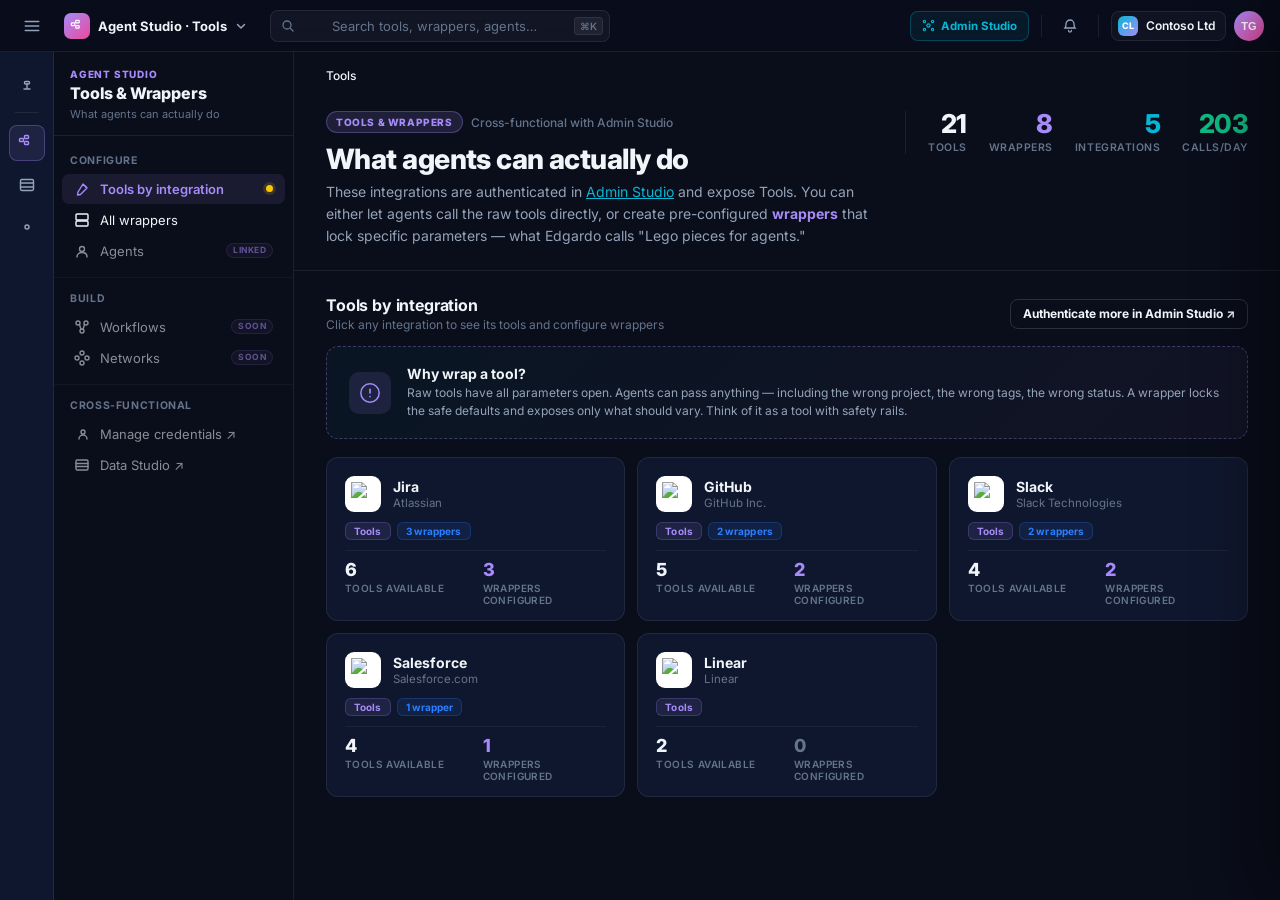
==== commit 8faa3813: "style(breadcrumbs): show only the names + level needed Audit before: deeply nested breadcrumbs repea" ====
--- a/agent-tools.html
+++ b/agent-tools.html
@@ -763,8 +763,6 @@
 
   $('content').innerHTML = `
     <div class="breadcrumb">
-      <a href="index.html">Hub</a><span class="crumb-sep">›</span>
-      <a href="#/tools">Agent Studio</a><span class="crumb-sep">›</span>
       <span class="crumb-current">Tools</span>
     </div>
 
@@ -851,8 +849,6 @@
 
   $('content').innerHTML = `
     <div class="breadcrumb">
-      <a href="index.html">Hub</a><span class="crumb-sep">›</span>
-      <a href="#/tools">Agent Studio</a><span class="crumb-sep">›</span>
       <a href="#/tools">Tools</a><span class="crumb-sep">›</span>
       <span class="crumb-current">${escapeHtml(c.name)}</span>
     </div>
@@ -1031,8 +1027,6 @@
 
   $('content').innerHTML = `
     <div class="breadcrumb">
-      <a href="index.html">Hub</a><span class="crumb-sep">›</span>
-      <a href="#/tools">Agent Studio</a><span class="crumb-sep">›</span>
       <span class="crumb-current">All wrappers</span>
     </div>
 
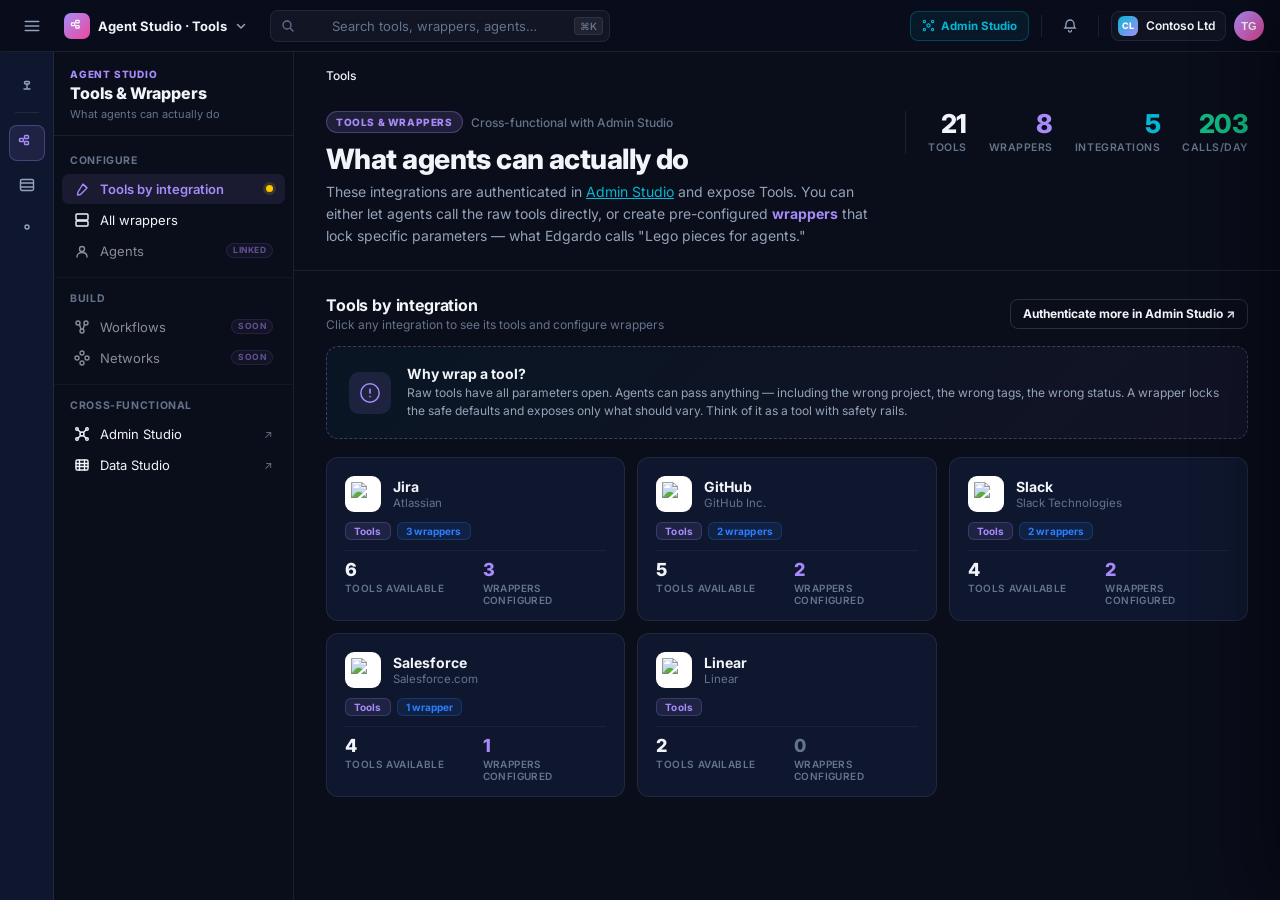
==== commit dc8bcc3e: "fix(cross-functional): symmetric cross-links in sub-sidebar across all 3 studios After the settings." ====
--- a/agent-tools.html
+++ b/agent-tools.html
@@ -579,14 +579,16 @@
 
       <div class="ssb-group">
         <span class="ssb-grp-label">Cross-functional</span>
-        <button class="ssb-item disabled" onclick="window.location.href='settings.html'">
-          <span class="ssb-item-ico"><svg viewBox="0 0 16 16" fill="none" stroke="currentColor" stroke-width="1.4" stroke-linecap="round"><circle cx="9" cy="6" r="2"/><path d="M5 13c0-2.2 1.8-4 4-4s4 1.8 4 4"/></svg></span>
-          <span class="ssb-item-label">Manage credentials ↗</span>
-        </button>
-        <button class="ssb-item disabled" onclick="window.location.href='data-studio.html'">
-          <span class="ssb-item-ico"><svg viewBox="0 0 16 16" fill="none" stroke="currentColor" stroke-width="1.4" stroke-linecap="round" stroke-linejoin="round"><rect x="2" y="3" width="12" height="10" rx="1.2"/><path d="M2 6.5h12M2 9.5h12"/></svg></span>
-          <span class="ssb-item-label">Data Studio ↗</span>
-        </button>
+        <a class="ssb-item" href="settings.html" style="text-decoration:none">
+          <span class="ssb-item-ico"><svg viewBox="0 0 16 16" fill="none" stroke="currentColor" stroke-width="1.4" stroke-linecap="round"><circle cx="8" cy="8" r="2"/><circle cx="3" cy="3" r="1.3"/><circle cx="13" cy="3" r="1.3"/><circle cx="3" cy="13" r="1.3"/><circle cx="13" cy="13" r="1.3"/><path d="M4.1 4.1l2.5 2.5M11.9 4.1L9.4 6.6M4.1 11.9l2.5-2.5M11.9 11.9L9.4 9.4"/></svg></span>
+          <span class="ssb-item-label">Admin Studio</span>
+          <span style="font-size:11px; color:var(--t3); margin-left:auto">↗</span>
+        </a>
+        <a class="ssb-item" href="data-studio.html" style="text-decoration:none">
+          <span class="ssb-item-ico"><svg viewBox="0 0 16 16" fill="none" stroke="currentColor" stroke-width="1.4" stroke-linecap="round" stroke-linejoin="round"><rect x="2" y="3" width="12" height="10" rx="1.2"/><path d="M2 6.5h12M2 9.5h12M5.5 3v10M10.5 3v10"/></svg></span>
+          <span class="ssb-item-label">Data Studio</span>
+          <span style="font-size:11px; color:var(--t3); margin-left:auto">↗</span>
+        </a>
       </div>
     </div>
   </aside>
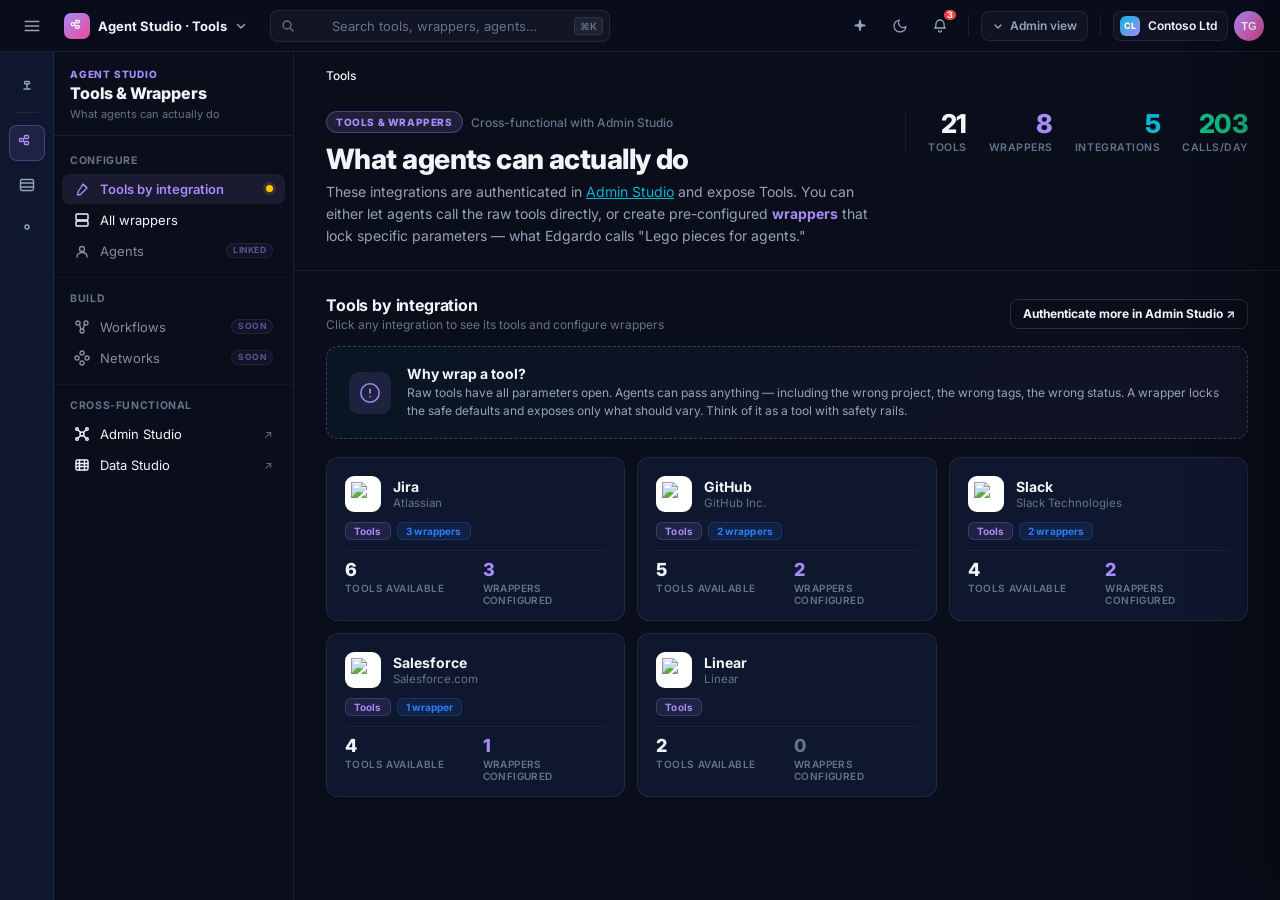
==== commit ed268b30: "feat(shell): normalize topbar across all 3 studios Audit showed several gaps + asymmetries in the to" ====
--- a/agent-tools.html
+++ b/agent-tools.html
@@ -452,6 +452,57 @@
   .ag-hero-right{padding-left:0; border-left:none}
   .drawer{width:96vw}
 }
+
+/* ============================================================
+   Topbar normalization — agent-tools (parity with Admin Studio)
+   ============================================================ */
+.tb-persona{
+  display:inline-flex;align-items:center;gap:6px;
+  padding:0 10px;height:30px;
+  background:rgba(255,255,255,0.03);border:1px solid var(--line);
+  border-radius:8px;color:var(--t2);font-family:inherit;
+  font-size:12px;font-weight:600;cursor:pointer;
+  transition:all .15s;
+}
+.tb-persona:hover{background:var(--hover);color:var(--t1);border-color:var(--line-strong)}
+.tb-persona-ic{color:currentColor;transition:transform .15s}
+.tb-persona-label{font-size:12px;font-weight:600}
+.tb-persona.is-user{background:rgba(6,182,212,0.08);color:var(--cyan);border-color:rgba(6,182,212,0.3)}
+@media (max-width:900px){.tb-persona-label{display:none}.tb-persona{padding:0 8px}}
+
+.notif-bell-wrap{position:relative;display:inline-flex;align-items:center}
+.notif-bell-dot{
+  position:absolute;top:-2px;right:-2px;
+  min-width:14px;height:14px;padding:0 3px;
+  background:#ef4444;color:#fff;
+  font-size:9px;font-weight:700;
+  border-radius:7px;
+  display:inline-flex;align-items:center;justify-content:center;
+  border:2px solid var(--bg, #050813);
+  pointer-events:none;
+}
+
+.theme-icon-sun{display:none}
+.theme-icon-moon{display:block}
+html.theme-light .theme-icon-sun{display:block}
+html.theme-light .theme-icon-moon{display:none}
+
+.tb-identity{display:inline-flex;align-items:center;gap:6px}
+
+/* Persona-aware item hiding (used in sidebars + other admin-only chrome) */
+html.persona-user [data-admin-only]{display:none !important}
+
+/* Light theme — minimal local overrides for agent-tools chrome */
+html.theme-light{
+  --bg:#F8FAFC;
+  --t1:#0F172A;--t2:#334155;--t3:#64748B;
+  --line:rgba(15,23,42,0.10);--line-strong:rgba(15,23,42,0.20);
+  --hover:rgba(15,23,42,0.04);--hover-strong:rgba(15,23,42,0.08);
+}
+html.theme-light body{background:var(--bg);color:var(--t1)}
+html.theme-light .topbar{background:#FFFFFF;border-bottom-color:var(--line)}
+html.theme-light .sidebar,html.theme-light .ssb{background:#FFFFFF;border-color:var(--line)}
+
 </style>
 </head>
 <body>
@@ -512,18 +563,30 @@
   </button>
 
   <div class="tb-right">
-    <a class="tb-cross-link" href="settings.html" title="Open Admin Studio">
-      <svg width="13" height="13" viewBox="0 0 16 16" fill="none"><circle cx="8" cy="8" r="2" stroke="currentColor" stroke-width="1.4"/><circle cx="3" cy="3" r="1.4" stroke="currentColor" stroke-width="1.4"/><circle cx="13" cy="3" r="1.4" stroke="currentColor" stroke-width="1.4"/><circle cx="3" cy="13" r="1.4" stroke="currentColor" stroke-width="1.4"/><circle cx="13" cy="13" r="1.4" stroke="currentColor" stroke-width="1.4"/></svg>
-      Admin Studio
-    </a>
+    <button class="icon-btn" aria-label="AI Assistant" onclick="toast('AI Assistant · ⌘/')">
+      <svg width="16" height="16" viewBox="0 0 24 24" fill="none" aria-hidden="true"><path d="M12 2.5c.5 0 1 .4 1.1.9l1.1 4.9c.1.3.3.5.6.6l4.9 1.1c.5.1.9.6.9 1.1s-.4 1-.9 1.1l-4.9 1.1c-.3.1-.5.3-.6.6l-1.1 4.9c-.1.5-.6.9-1.1.9s-1-.4-1.1-.9l-1.1-4.9c-.1-.3-.3-.5-.6-.6l-4.9-1.1c-.5-.1-.9-.6-.9-1.1s.4-1 .9-1.1l4.9-1.1c.3-.1.5-.3.6-.6l1.1-4.9c.1-.5.6-.9 1.1-.9z" fill="currentColor"/></svg>
+    </button>
+    <button class="icon-btn" aria-label="Toggle theme" onclick="toggleTheme()" title="Toggle light/dark mode">
+      <svg class="theme-icon-sun" width="16" height="16" viewBox="0 0 24 24" fill="none" stroke="currentColor" stroke-width="1.8" stroke-linecap="round" stroke-linejoin="round" aria-hidden="true"><circle cx="12" cy="12" r="4"/><path d="M12 2v2M12 20v2M4.93 4.93l1.41 1.41M17.66 17.66l1.41 1.41M2 12h2M20 12h2M4.93 19.07l1.41-1.41M17.66 6.34l1.41-1.41"/></svg>
+      <svg class="theme-icon-moon" width="16" height="16" viewBox="0 0 24 24" fill="none" stroke="currentColor" stroke-width="1.8" stroke-linecap="round" stroke-linejoin="round" aria-hidden="true"><path d="M21 12.79A9 9 0 1 1 11.21 3 7 7 0 0 0 21 12.79z"/></svg>
+    </button>
+    <span class="notif-bell-wrap">
+      <button class="icon-btn" aria-label="Notifications" onclick="toast('3 unread notifications')"><svg width="16" height="16" viewBox="0 0 16 16" fill="none" aria-hidden="true"><path d="M8 2a4 4 0 014 4c0 3 1 4 1 4H3s1-1 1-4a4 4 0 014-4zM6.5 12.5a1.5 1.5 0 003 0" stroke="currentColor" stroke-width="1.3" stroke-linecap="round"/></svg></button>
+      <span class="notif-bell-dot">3</span>
+    </span>
     <span class="tb-divider-v"></span>
-    <button class="icon-btn" onclick="toast('Notifications')"><svg width="16" height="16" viewBox="0 0 16 16" fill="none"><path d="M8 2a4 4 0 014 4c0 3 1 4 1 4H3s1-1 1-4a4 4 0 014-4zM6.5 12.5a1.5 1.5 0 003 0" stroke="currentColor" stroke-width="1.3" stroke-linecap="round"/></svg></button>
+    <button class="tb-persona" id="tbPersonaBtn" type="button" onclick="togglePersona()" title="Switch between admin and end-user views">
+      <svg class="tb-persona-ic" width="12" height="12" viewBox="0 0 12 12" fill="none" aria-hidden="true"><path d="M3 5l3 3 3-3" stroke="currentColor" stroke-width="1.4" stroke-linecap="round" stroke-linejoin="round"/></svg>
+      <span class="tb-persona-label" id="tbPersonaLabel">Admin view</span>
+    </button>
     <span class="tb-divider-v"></span>
-    <button class="tb-ws-badge" onclick="toast('Workspace switcher')">
-      <span class="tb-ws-badge-logo">CL</span>
-      <span class="tb-ws-badge-name">Contoso Ltd</span>
-    </button>
-    <button class="avatar-sm">TG</button>
+    <div class="tb-identity" role="group" aria-label="Workspace and account">
+      <button class="tb-ws-badge" type="button" onclick="toast('Workspace switcher')" aria-label="Workspace">
+        <span class="tb-ws-badge-logo">CL</span>
+        <span class="tb-ws-badge-name">Contoso Ltd</span>
+      </button>
+      <button class="avatar-sm" type="button" onclick="toast('Account menu')" aria-label="Account">TG</button>
+    </div>
   </div>
 </header>
 
@@ -637,7 +700,7 @@
         desc:'For the Engineering team. Locked to BUG project, Bug type, and engineering label. The agent only fills summary, repro steps and severity.',
         preconfigured:{ project:'BUG', issueType:'Bug', labels:'engineering' },
         exposed:['summary','description','priority'],
-        createdBy:'Sebastian Blandon', createdAt:'1 week ago', callsPerDay:12, usedBy:8 },
+        createdBy:'Priya Patel', createdAt:'1 week ago', callsPerDay:12, usedBy:8 },
       { id:'w-resolve', name:'Resolve Customer Ticket', baseTool:'update_status',
         desc:'Locked to "Done" transition with a required comment template. Used by the CS agent network.',
         preconfigured:{ status:'Done', comment:'Resolved by Agent · [auto-generated context]' },
@@ -665,7 +728,7 @@
         desc:'Locked to aims-os/platform repo with bug label.',
         preconfigured:{ repo:'aims-os/platform', labels:'bug,from-agent' },
         exposed:['title','body','assignees'],
-        createdBy:'Sebastian Blandon', createdAt:'2 weeks ago', callsPerDay:7, usedBy:6 }
+        createdBy:'Thomas González', createdAt:'2 weeks ago', callsPerDay:7, usedBy:6 }
     ]
   },
   slack: {
@@ -1226,6 +1289,46 @@
 /* ====================== BOOT ====================== */
 window.addEventListener('hashchange', render);
 render();
+
+
+/* ====================== THEME + PERSONA (parity with Admin Studio) ====================== */
+
+function toggleTheme() {
+  const isLight = document.documentElement.classList.toggle('theme-light');
+  try { localStorage.setItem('aims-theme', isLight ? 'light' : 'dark'); } catch(e){}
+  if (typeof toast === 'function') toast(`Switched to ${isLight ? 'light' : 'dark'} mode`, 'success');
+}
+(function applySavedTheme(){
+  try {
+    const saved = localStorage.getItem('aims-theme');
+    if (saved === 'light') document.documentElement.classList.add('theme-light');
+  } catch(e){}
+})();
+
+let agentPersona = (function(){
+  try { return localStorage.getItem('aims_persona') || 'admin'; } catch(e){ return 'admin'; }
+})();
+function _applyAgentPersona() {
+  document.documentElement.classList.toggle('persona-user', agentPersona === 'user');
+  const btn = document.getElementById('tbPersonaBtn');
+  const lbl = document.getElementById('tbPersonaLabel');
+  if (btn) btn.classList.toggle('is-user', agentPersona === 'user');
+  if (lbl) lbl.textContent = agentPersona === 'user' ? 'User view' : 'Admin view';
+}
+function togglePersona() {
+  agentPersona = (agentPersona === 'admin') ? 'user' : 'admin';
+  try { localStorage.setItem('aims_persona', agentPersona); } catch(e){}
+  _applyAgentPersona();
+  if (typeof toast === 'function') toast(agentPersona === 'user' ? 'User view' : 'Admin view', 'info');
+}
+(function applySavedPersonaOnLoad(){
+  if (document.readyState === 'loading') {
+    document.addEventListener('DOMContentLoaded', _applyAgentPersona);
+  } else {
+    _applyAgentPersona();
+  }
+})();
+
 </script>
 
 </body>
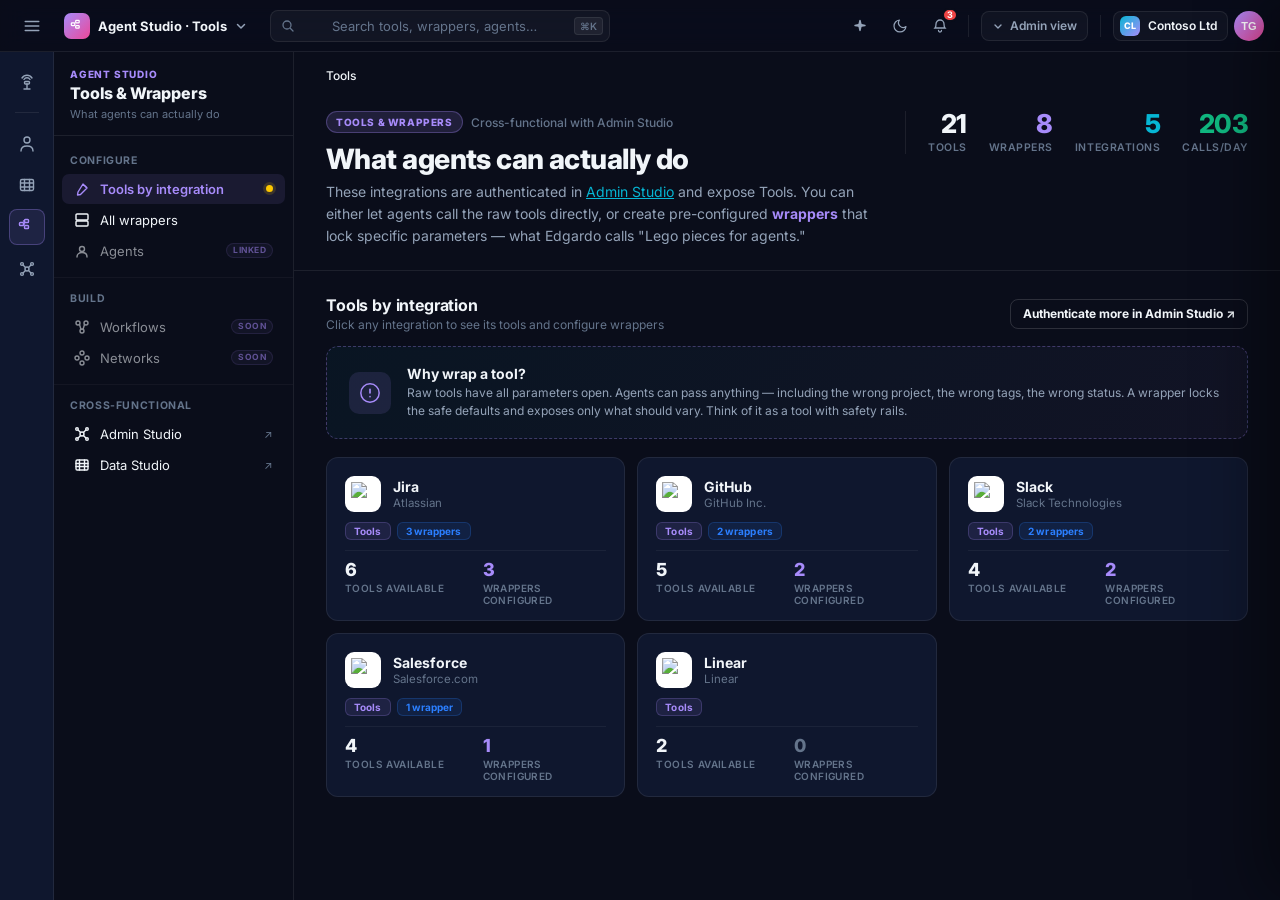
==== commit abbdebc1: "feat(shell): normalize left-nav strip across all 3 studios Unified 5-item narrow vertical left-nav i" ====
--- a/agent-tools.html
+++ b/agent-tools.html
@@ -592,12 +592,13 @@
 
 <div class="app">
 
-  <nav class="sidebar">
-    <button class="sb-item" onclick="toast('Control Tower')"><svg viewBox="0 0 18 18" width="18" height="18" fill="none" stroke="currentColor" stroke-width="1.4" stroke-linecap="round"><path d="M9 16v-5M6 16h6"/><rect x="6.5" y="8.5" width="5" height="2.5" rx="1"/></svg></button>
+  <nav class="sidebar" aria-label="Main">
+    <button class="sb-item" title="Control Tower" aria-label="Control Tower" onclick="toast('Control Tower · coming soon')"><svg viewBox="0 0 18 18" width="18" height="18" fill="none" stroke="currentColor" stroke-width="1.4" stroke-linecap="round" aria-hidden="true"><path d="M9 16v-5M6 16h6"/><rect x="6.5" y="8.5" width="5" height="2.5" rx="1"/><path d="M4 5a6 6 0 0110 0M6 6.5a3.5 3.5 0 016 0"/></svg></button>
     <div class="sb-divider"></div>
-    <button class="sb-item active" title="Agent Studio"><svg viewBox="0 0 18 18" width="18" height="18" fill="none" stroke="currentColor" stroke-width="1.4" stroke-linecap="round"><rect x="1.5" y="4.5" width="4" height="3" rx=".8"/><rect x="6.5" y="1.5" width="4" height="3" rx=".8"/><rect x="6.5" y="7.5" width="4" height="3" rx=".8"/></svg></button>
-    <button class="sb-item" title="Data Studio" onclick="window.location.href='data-studio.html'"><svg viewBox="0 0 18 18" width="18" height="18" fill="none" stroke="currentColor" stroke-width="1.4" stroke-linecap="round"><rect x="2.5" y="3.5" width="13" height="11" rx="1.4"/><path d="M2.5 7h13M2.5 11h13"/></svg></button>
-    <button class="sb-item" title="Admin Studio" onclick="window.location.href='settings.html'"><svg viewBox="0 0 18 18" width="18" height="18" fill="none" stroke="currentColor" stroke-width="1.4" stroke-linecap="round"><circle cx="9" cy="9" r="2"/></svg></button>
+    <button class="sb-item" title="Agentic Studio · Agents and networks" aria-label="Agentic Studio · Agents and networks" onclick="window.location.href='agentic-studio.html'"><svg viewBox="0 0 18 18" width="18" height="18" fill="none" stroke="currentColor" stroke-width="1.4" stroke-linecap="round" aria-hidden="true"><circle cx="9" cy="6" r="3"/><path d="M3 17c0-3.314 2.686-5 6-5s6 1.686 6 5"/></svg></button>
+    <button class="sb-item" title="Data Studio" aria-label="Data Studio" onclick="window.location.href='data-studio.html'"><svg viewBox="0 0 18 18" width="18" height="18" fill="none" stroke="currentColor" stroke-width="1.4" stroke-linecap="round" stroke-linejoin="round" aria-hidden="true"><rect x="2.5" y="3.5" width="13" height="11" rx="1.4"/><path d="M2.5 7h13M2.5 11h13M6.5 3.5v11M11.5 3.5v11"/></svg></button>
+    <button class="sb-item active" title="Agent Studio · Tools" aria-label="Agent Studio · Tools" onclick="window.location.href='agent-tools.html'"><svg viewBox="0 0 18 18" width="18" height="18" fill="none" stroke="currentColor" stroke-width="1.4" stroke-linecap="round" stroke-linejoin="round" aria-hidden="true"><rect x="1.5" y="4.5" width="4" height="3" rx=".8"/><rect x="6.5" y="1.5" width="4" height="3" rx=".8"/><rect x="6.5" y="7.5" width="4" height="3" rx=".8"/><path d="M5.5 6h1M5.5 3H6a.5.5 0 01.5.5v1"/></svg></button>
+    <button class="sb-item" title="Admin Studio" aria-label="Admin Studio" onclick="window.location.href='settings.html'"><svg viewBox="0 0 18 18" width="18" height="18" fill="none" stroke="currentColor" stroke-width="1.4" stroke-linecap="round" stroke-linejoin="round" aria-hidden="true"><circle cx="9" cy="9" r="2"/><circle cx="4" cy="4" r="1.4"/><circle cx="14" cy="4" r="1.4"/><circle cx="4" cy="14" r="1.4"/><circle cx="14" cy="14" r="1.4"/><path d="M5 5l2.5 2.5M13 5L10.5 7.5M5 13l2.5-2.5M13 13L10.5 10.5"/></svg></button>
   </nav>
 
   <aside class="ssb">
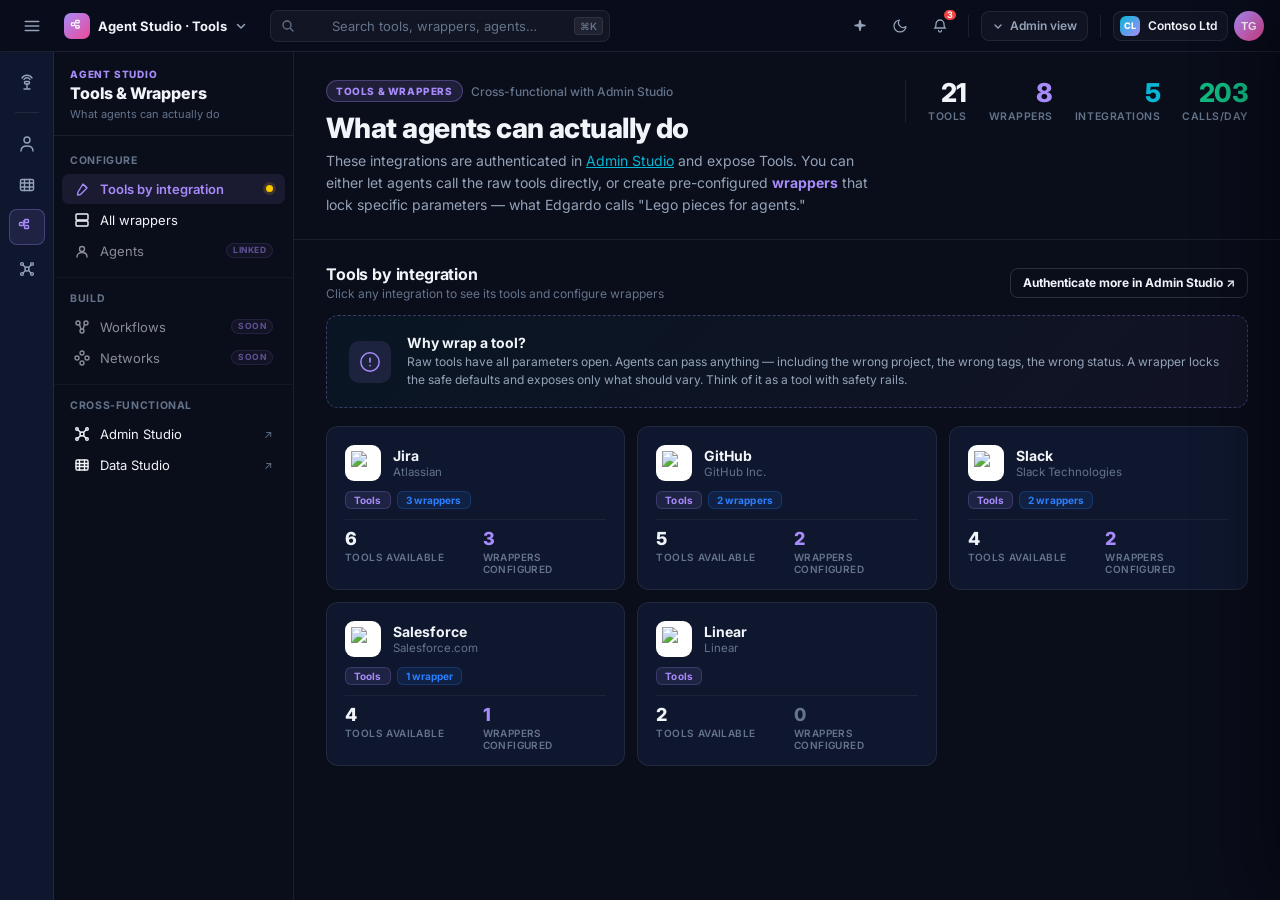
==== commit 72404f2d: "feat(integrations): Edgardo feedback sweep — Sprints A→E + wizard refactor Applies the full transcri" ====
--- a/agent-tools.html
+++ b/agent-tools.html
@@ -135,6 +135,10 @@
 .breadcrumb a:hover{color:var(--t1)}
 .crumb-sep{color:var(--t3)}
 .crumb-current{color:var(--t1); font-weight:500}
+/* Hide single-segment breadcrumbs (just the current page, no parent link) —
+   they duplicate the eyebrow chip below them. Multi-segment breadcrumbs
+   (with a parent <a>) still render normally. */
+.breadcrumb:not(:has(a)){display:none}
 
 /* Hero */
 .ag-hero{
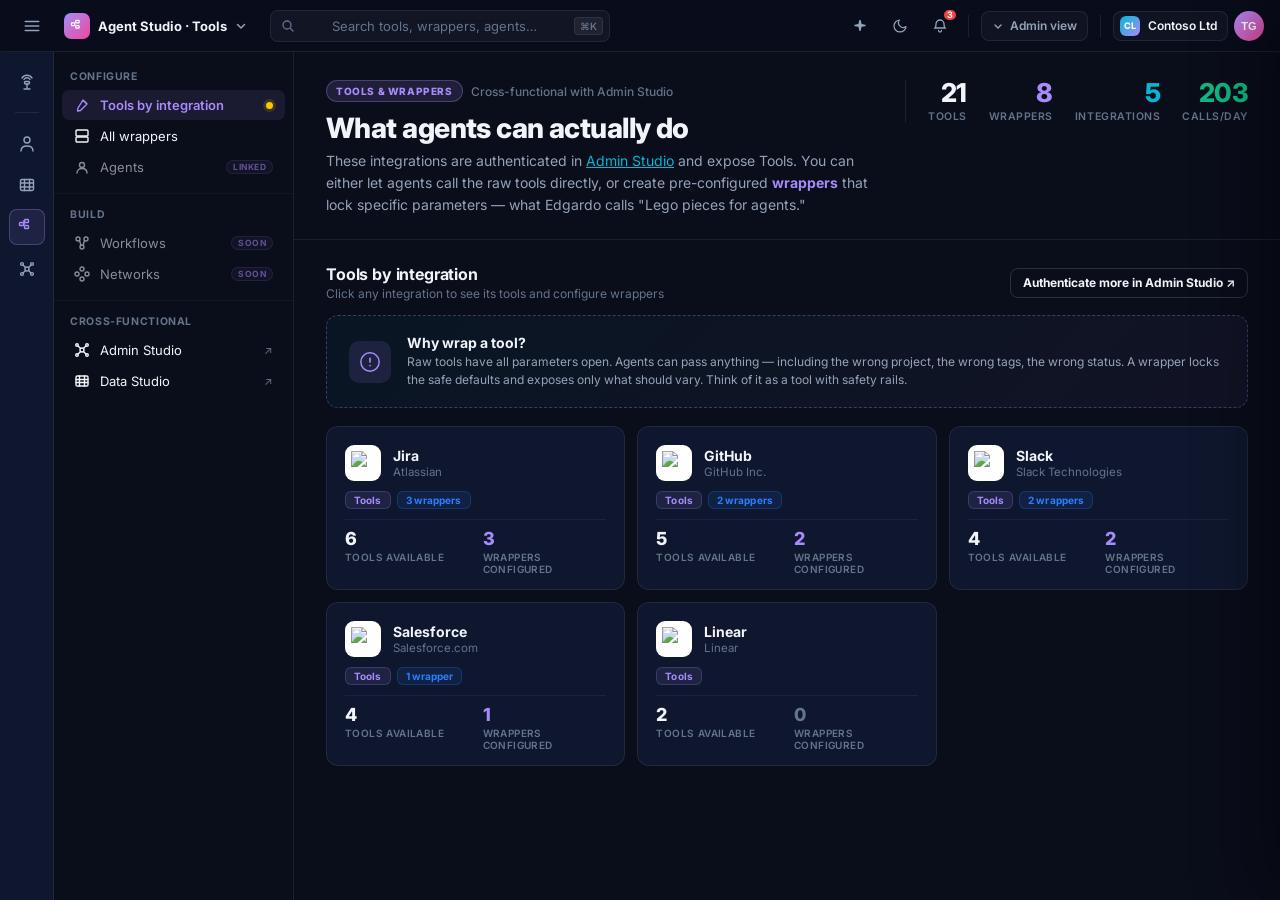
==== commit 498c92f6: "refactor(ui): strip redundant chrome and tighten onboarding copy Remove duplicate location signals s" ====
--- a/agent-tools.html
+++ b/agent-tools.html
@@ -101,11 +101,6 @@
   display:flex; flex-direction:column;
   overflow-y:auto;
 }
-.ssb-h{padding:16px 16px 12px; border-bottom:1px solid var(--line)}
-.ssb-h-eyebrow{font-size:10px; font-weight:800; color:var(--purple); letter-spacing:.08em; text-transform:uppercase; margin-bottom:3px}
-.ssb-h-title{font-size:16px; font-weight:800; color:var(--t1); letter-spacing:-.01em}
-.ssb-h-sub{font-size:11px; color:var(--t3); margin-top:3px; line-height:1.5}
-
 .ssb-scroll{flex:1; overflow-y:auto; padding:8px 0}
 .ssb-group{padding:6px 0}
 .ssb-group + .ssb-group{margin-top:4px; padding-top:10px; border-top:1px solid rgba(255,255,255,0.04)}
@@ -606,12 +601,6 @@
   </nav>
 
   <aside class="ssb">
-    <div class="ssb-h">
-      <div class="ssb-h-eyebrow">Agent Studio</div>
-      <div class="ssb-h-title">Tools & Wrappers</div>
-      <div class="ssb-h-sub">What agents can actually do</div>
-    </div>
-
     <div class="ssb-scroll">
       <div class="ssb-group">
         <span class="ssb-grp-label">Configure</span>
